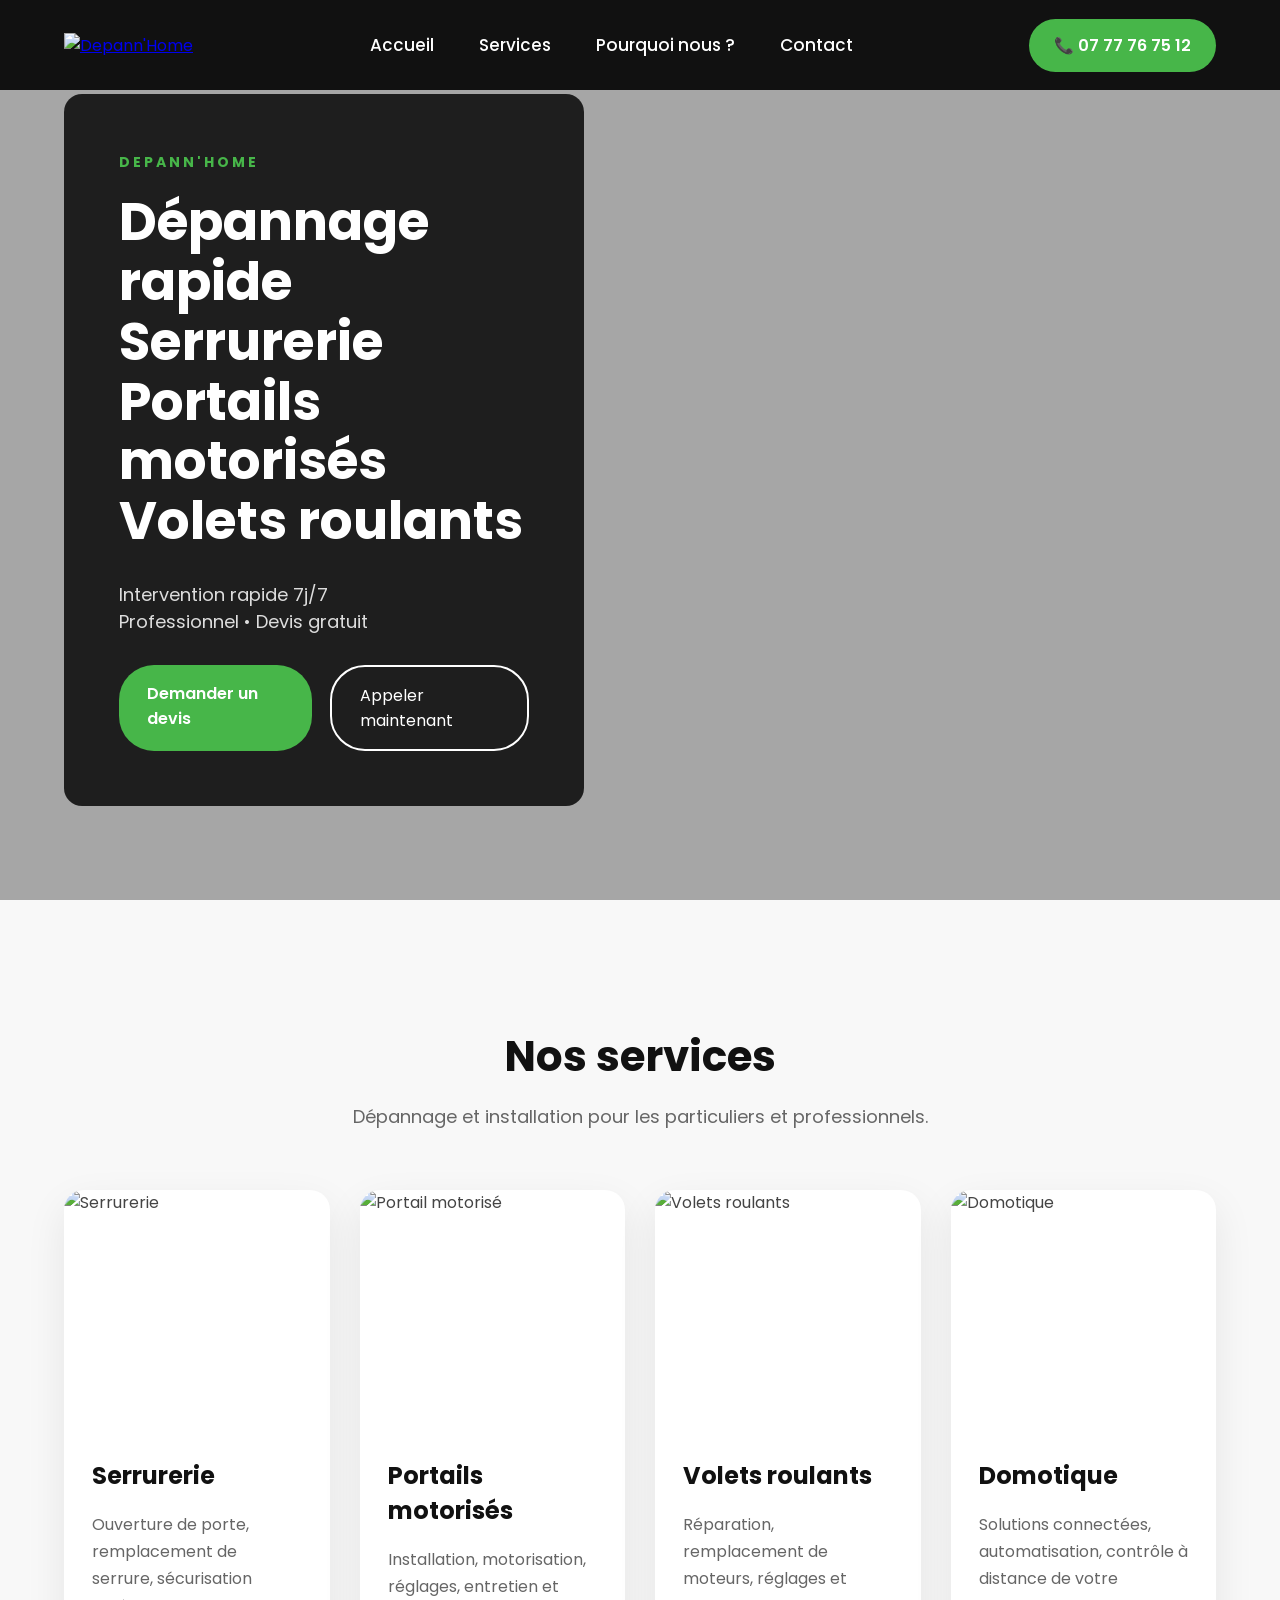
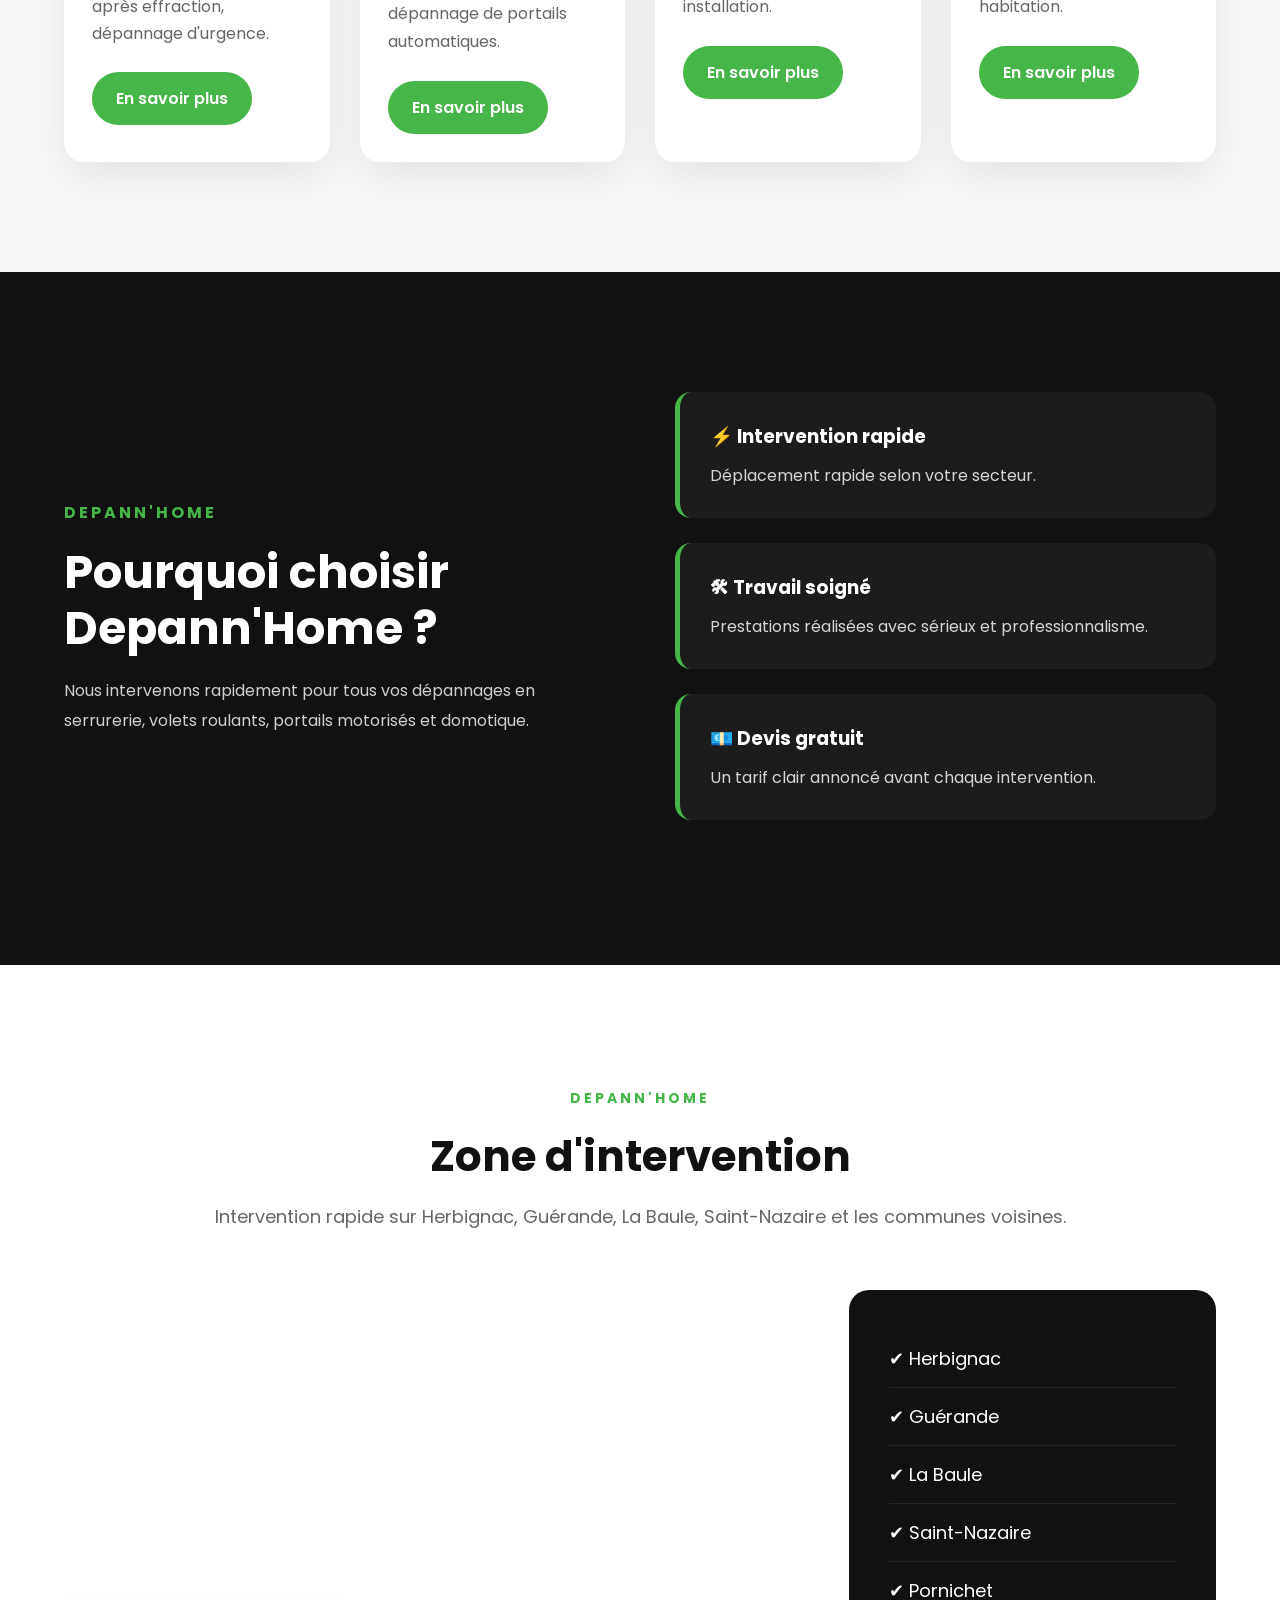
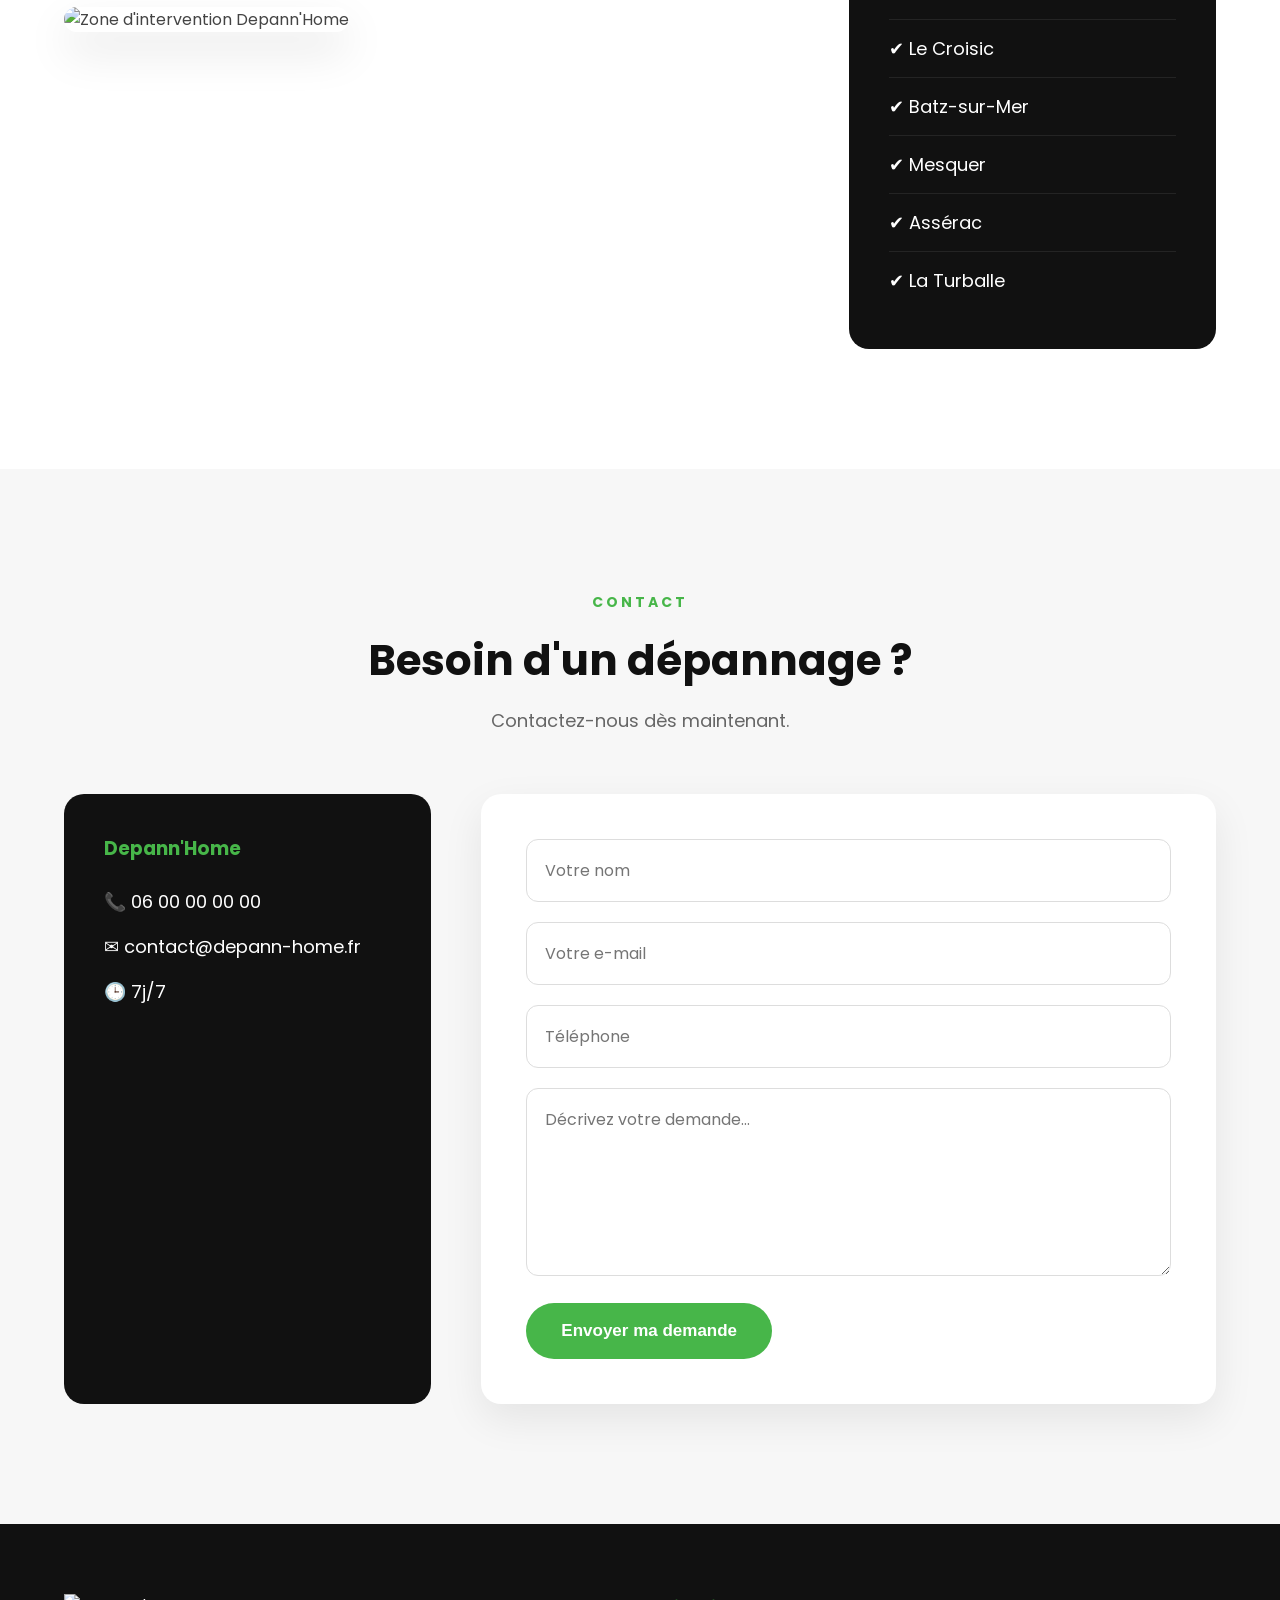
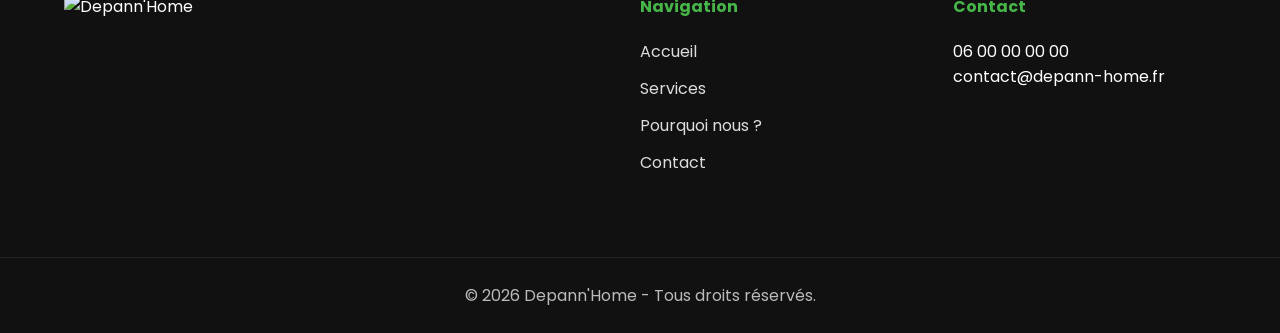
==== index.html @ 20fb9508 "Update phone number in index.html" ====
<!DOCTYPE html>
<html lang="fr">

<head>
    <meta charset="UTF-8">
    <meta name="viewport" content="width=device-width, initial-scale=1.0">

    <title>Depann'Home | Serrurerie - Portails - Volets roulants</title>

    <meta name="description"
        content="Depann'Home intervient rapidement pour vos dépannages en serrurerie, portails motorisés, volets roulants et domotique.">

    <link rel="stylesheet" href="style.css">

    <link href="https://fonts.googleapis.com/css2?family=Poppins:wght@300;400;500;600;700;800&display=swap"
        rel="stylesheet">
</head>

<body>

<header>

    <div class="container">

        <a href="#" class="logo">
            <img src="images/logo.png" alt="Depann'Home">
        </a>

        <nav>

            <ul>

                <li><a href="#">Accueil</a></li>

                <li><a href="#services">Services</a></li>

                <li><a href="#about">Pourquoi nous ?</a></li>

                <li><a href="#contact">Contact</a></li>

            </ul>

        </nav>

        <a href="tel:+33777767512" class="btn-phone">

            📞 07 77 76 75 12

        </a>

    </div>

</header>

<section class="hero">

    <div class="hero-overlay">

        <div class="container">

            <div class="hero-card">

                <span class="hero-tag">

                    DEPANN'HOME

                </span>

                <h1>

                    Dépannage rapide<br>

                    Serrurerie<br>

                    Portails motorisés<br>

                    Volets roulants

                </h1>

                <p>

                    Intervention rapide 7j/7<br>

                    Professionnel • Devis gratuit

                </p>

                <div class="hero-buttons">

                    <a href="#contact" class="btn-green">

                        Demander un devis

                    </a>

                    <a href="tel:+33600000000" class="btn-outline">

                        Appeler maintenant

                    </a>

                </div>

            </div>

        </div>

    </div>

</section>

<!-- ========================= -->

<section id="services">

    <div class="container">

        <div class="section-title">

            <h2>Nos services</h2>

            <p>

                Dépannage et installation pour les particuliers et professionnels.

            </p>

        </div>

        <div class="services-grid">        <!-- Carte 1 -->

        <article class="service-card">

            <img src="images/serrurerie.jpg" alt="Serrurerie">

            <div class="service-content">

                <h3>Serrurerie</h3>

                <p>
                    Ouverture de porte, remplacement de serrure,
                    sécurisation après effraction,
                    dépannage d'urgence.
                </p>

                <a href="#contact" class="service-btn">

                    En savoir plus

                </a>

            </div>

        </article>


        <!-- Carte 2 -->

        <article class="service-card">

            <img src="images/portail.jpg" alt="Portail motorisé">

            <div class="service-content">

                <h3>Portails motorisés</h3>

                <p>
                    Installation, motorisation,
                    réglages, entretien et dépannage
                    de portails automatiques.
                </p>

                <a href="#contact" class="service-btn">

                    En savoir plus

                </a>

            </div>

        </article>


        <!-- Carte 3 -->

        <article class="service-card">

            <img src="images/volet.jpg" alt="Volets roulants">

            <div class="service-content">

                <h3>Volets roulants</h3>

                <p>
                    Réparation,
                    remplacement de moteurs,
                    réglages et installation.
                </p>

                <a href="#contact" class="service-btn">

                    En savoir plus

                </a>

            </div>

        </article>


        <!-- Carte 4 -->

        <article class="service-card">

            <img src="images/domotique.jpg" alt="Domotique">

            <div class="service-content">

                <h3>Domotique</h3>

                <p>
                    Solutions connectées,
                    automatisation,
                    contrôle à distance de votre habitation.
                </p>

                <a href="#contact" class="service-btn">

                    En savoir plus

                </a>

            </div>

        </article>

    </div>

</section><section id="about" class="about">

    <div class="container">

        <div class="about-left">

            <span>DEPANN'HOME</span>

            <h2>

                Pourquoi choisir<br>
                Depann'Home ?

            </h2>

            <p>

                Nous intervenons rapidement pour tous vos dépannages
                en serrurerie, volets roulants, portails motorisés
                et domotique.

            </p>

        </div>

        <div class="about-right">

            <div class="about-item">

                <h3>⚡ Intervention rapide</h3>

                <p>
                    Déplacement rapide selon votre secteur.
                </p>

            </div>

            <div class="about-item">

                <h3>🛠 Travail soigné</h3>

                <p>
                    Prestations réalisées avec sérieux
                    et professionnalisme.
                </p>

            </div>

            <div class="about-item">

                <h3>💶 Devis gratuit</h3>

                <p>
                    Un tarif clair annoncé avant chaque intervention.
                </p>

            </div>

        </div>

    </div>

</section><!-- ========================================= -->
<!-- ZONE D'INTERVENTION -->
<!-- ========================================= -->

<section class="zone" id="zone">

    <div class="container">

        <div class="section-title">

            <span>DEPANN'HOME</span>

            <h2>Zone d'intervention</h2>

            <p>
                Intervention rapide sur Herbignac, Guérande,
                La Baule, Saint-Nazaire et les communes voisines.
            </p>

        </div>

        <div class="zone-content">

            <div class="zone-map">

                <img src="images/carte-zone.png"
                     alt="Zone d'intervention Depann'Home">

            </div>

            <div class="zone-list">

                <ul>

                    <li>✔ Herbignac</li>

                    <li>✔ Guérande</li>

                    <li>✔ La Baule</li>

                    <li>✔ Saint-Nazaire</li>

                    <li>✔ Pornichet</li>

                    <li>✔ Le Croisic</li>

                    <li>✔ Batz-sur-Mer</li>

                    <li>✔ Mesquer</li>

                    <li>✔ Assérac</li>

                    <li>✔ La Turballe</li>

                </ul>

            </div>

        </div>

    </div>

</section>

<!-- ========================================= -->
<!-- CONTACT -->
<!-- ========================================= -->

<section id="contact" class="contact">

    <div class="container">

        <div class="section-title">

            <span>CONTACT</span>

            <h2>Besoin d'un dépannage ?</h2>

            <p>
                Contactez-nous dès maintenant.
            </p>

        </div>

        <div class="contact-wrapper">

            <div class="contact-info">

                <h3>Depann'Home</h3>

                <p>

                    📞 06 00 00 00 00

                </p>

                <p>

                    ✉ contact@depann-home.fr

                </p>

                <p>

                    🕒 7j/7

                </p>

            </div>

            <form>

                <input
                    type="text"
                    placeholder="Votre nom"
                    required>

                <input
                    type="email"
                    placeholder="Votre e-mail"
                    required>

                <input
                    type="tel"
                    placeholder="Téléphone">

                <textarea
                    rows="6"
                    placeholder="Décrivez votre demande..."
                    required></textarea>

                <button type="submit">

                    Envoyer ma demande

                </button>

            </form>

        </div>

    </div>

</section>

<!-- ========================================= -->
<!-- FOOTER -->
<!-- ========================================= -->

<footer>

    <div class="container footer-content">

        <div>

            <img
                src="images/logo.png"
                alt="Depann'Home"
                class="footer-logo">

        </div>

        <div>

            <h4>Navigation</h4>

            <ul>

                <li><a href="#">Accueil</a></li>

                <li><a href="#services">Services</a></li>

                <li><a href="#about">Pourquoi nous ?</a></li>

                <li><a href="#contact">Contact</a></li>

            </ul>

        </div>

        <div>

            <h4>Contact</h4>

            <p>06 00 00 00 00</p>

            <p>contact@depann-home.fr</p>

        </div>

    </div>

    <div class="copyright">

        © 2026 Depann'Home - Tous droits réservés.

    </div>

</footer>

<script src="script.js"></script>

</body>
</html>
---- style.css ----
/* ==========================================================
   DEPANN'HOME
   Style officiel V2
   Ne plus modifier le design
==========================================================*/

:root{

    --green:#47b649;
    --green-dark:#2f8f31;

    --black:#111111;

    --white:#ffffff;

    --gray:#f5f5f5;

    --text:#444;

}

*{

    margin:0;
    padding:0;
    box-sizing:border-box;

}

html{

    scroll-behavior:smooth;

}

body{

    font-family:'Poppins',sans-serif;

    background:white;

    color:var(--text);

    overflow-x:hidden;

}

.container{

    width:90%;

    max-width:1280px;

    margin:auto;

}

/*================================================
HEADER
================================================*/

header{

    position:fixed;

    width:100%;

    top:0;

    left:0;

    z-index:9999;

    background:#111;

    height:90px;

}

header .container{

    display:flex;

    justify-content:space-between;

    align-items:center;

    height:90px;

}

.logo img{

    height:60px;

}

nav ul{

    display:flex;

    list-style:none;

    gap:45px;

}

nav a{

    color:white;

    text-decoration:none;

    font-size:17px;

    font-weight:500;

    transition:.3s;

}

nav a:hover{

    color:var(--green);

}

.btn-phone{

    background:var(--green);

    color:white;

    padding:14px 25px;

    border-radius:40px;

    text-decoration:none;

    font-weight:600;

    transition:.3s;

}

.btn-phone:hover{

    background:var(--green-dark);

}

/*================================================
HERO
================================================*/

.hero{

    height:100vh;

    background:url(images/hero.jpg);

    background-size:cover;

    background-position:center;

    position:relative;

    display:flex;

    align-items:center;

}

.hero-overlay{

    position:absolute;

    inset:0;

    background:rgba(0,0,0,.35);

    display:flex;

    align-items:center;

}

.hero-card{

    width:520px;

    background:rgba(0,0,0,.82);

    padding:55px;

    border-radius:18px;

    color:white;

    backdrop-filter:blur(4px);

}

.hero-tag{

    color:var(--green);

    font-size:14px;

    font-weight:700;

    letter-spacing:3px;

}

.hero-card h1{

    margin-top:18px;

    font-size:52px;

    line-height:1.15;

    font-weight:700;

}

.hero-card p{

    margin:30px 0;

    color:#ddd;

    font-size:18px;

}

.hero-buttons{

    display:flex;

    gap:18px;

    margin-top:25px;

}

.btn-green{

    background:var(--green);

    color:white;

    padding:16px 28px;

    border-radius:35px;

    text-decoration:none;

    font-weight:600;

    transition:.3s;

}

.btn-green:hover{

    transform:translateY(-4px);

}

.btn-outline{

    border:2px solid white;

    color:white;

    padding:16px 28px;

    border-radius:35px;

    text-decoration:none;

    transition:.3s;

}

.btn-outline:hover{

    background:white;

    color:#111;

}/*================================================
TITRES DES SECTIONS
================================================*/

.section-title{

    text-align:center;

    margin-bottom:60px;

}

.section-title span{

    color:var(--green);

    font-weight:700;

    letter-spacing:3px;

    font-size:14px;

}

.section-title h2{

    font-size:42px;

    color:#111;

    margin-top:15px;

}

.section-title p{

    margin-top:15px;

    color:#666;

    font-size:18px;

}

/*================================================
SERVICES
================================================*/

#services{

    padding:110px 0;

    background:#f8f8f8;

}

.services-grid{

    display:grid;

    grid-template-columns:repeat(4,1fr);

    gap:30px;

}

.service-card{

    background:white;

    border-radius:20px;

    overflow:hidden;

    box-shadow:0 15px 40px rgba(0,0,0,.08);

    transition:.35s;

}

.service-card:hover{

    transform:translateY(-12px);

    box-shadow:0 25px 60px rgba(0,0,0,.15);

}

.service-card img{

    width:100%;

    height:240px;

    object-fit:cover;

    display:block;

}

.service-content{

    padding:28px;

}

.service-content h3{

    color:#111;

    font-size:24px;

    margin-bottom:18px;

}

.service-content p{

    color:#666;

    line-height:1.7;

    min-height:110px;

}

.service-btn{

    display:inline-block;

    margin-top:25px;

    background:var(--green);

    color:white;

    padding:14px 24px;

    border-radius:30px;

    text-decoration:none;

    font-weight:600;

    transition:.3s;

}

.service-btn:hover{

    background:var(--green-dark);

}

/*================================================
POURQUOI CHOISIR
================================================*/

.about{

    background:#111;

    color:white;

    padding:120px 0;

}

.about .container{

    display:grid;

    grid-template-columns:1fr 1fr;

    gap:70px;

    align-items:center;

}

.about-left span{

    color:var(--green);

    letter-spacing:3px;

    font-weight:700;

}

.about-left h2{

    font-size:46px;

    margin:20px 0;

    line-height:1.2;

}

.about-left p{

    color:#cfcfcf;

    line-height:1.9;

}

.about-item{

    background:#1c1c1c;

    padding:30px;

    border-radius:16px;

    margin-bottom:25px;

    border-left:5px solid var(--green);

}

.about-item h3{

    margin-bottom:12px;

    color:white;

}

.about-item p{

    color:#d5d5d5;

}/*================================================
ZONE D'INTERVENTION
================================================*/

.zone{

    padding:120px 0;

    background:white;

}

.zone-content{

    display:grid;

    grid-template-columns:2fr 1fr;

    gap:50px;

    align-items:center;

}

.zone-map img{

    width:100%;

    border-radius:20px;

    box-shadow:0 20px 45px rgba(0,0,0,.10);

}

.zone-list{

    background:#111;

    color:white;

    border-radius:20px;

    padding:40px;

}

.zone-list ul{

    list-style:none;

}

.zone-list li{

    padding:15px 0;

    border-bottom:1px solid rgba(255,255,255,.08);

    font-size:18px;

}

.zone-list li:last-child{

    border-bottom:none;

}

/*================================================
CONTACT
================================================*/

.contact{

    background:#f7f7f7;

    padding:120px 0;

}

.contact-wrapper{

    display:grid;

    grid-template-columns:1fr 2fr;

    gap:50px;

}

.contact-info{

    background:#111;

    color:white;

    border-radius:20px;

    padding:40px;

}

.contact-info h3{

    margin-bottom:25px;

    color:var(--green);

}

.contact-info p{

    margin-bottom:18px;

    font-size:18px;

}

form{

    background:white;

    padding:45px;

    border-radius:20px;

    box-shadow:0 15px 40px rgba(0,0,0,.08);

}

form input,
form textarea{

    width:100%;

    padding:18px;

    margin-bottom:20px;

    border:1px solid #ddd;

    border-radius:12px;

    font-size:16px;

    font-family:'Poppins',sans-serif;

}

form input:focus,
form textarea:focus{

    outline:none;

    border-color:var(--green);

}

form button{

    background:var(--green);

    color:white;

    border:none;

    padding:18px 35px;

    border-radius:35px;

    cursor:pointer;

    font-size:17px;

    font-weight:600;

    transition:.3s;

}

form button:hover{

    background:var(--green-dark);

}

/*================================================
FOOTER
================================================*/

footer{

    background:#111;

    color:white;

}

.footer-content{

    display:grid;

    grid-template-columns:2fr 1fr 1fr;

    gap:50px;

    padding:70px 0;

}

.footer-logo{

    height:65px;

}

footer h4{

    margin-bottom:20px;

    color:var(--green);

}

footer ul{

    list-style:none;

}

footer ul li{

    margin-bottom:12px;

}

footer ul a{

    color:#ddd;

    text-decoration:none;

}

footer ul a:hover{

    color:var(--green);

}

.copyright{

    text-align:center;

    padding:25px;

    border-top:1px solid rgba(255,255,255,.08);

    color:#bbb;

}

/*================================================
RESPONSIVE
================================================*/

@media(max-width:1100px){

    .services-grid{

        grid-template-columns:repeat(2,1fr);

    }

    .about .container,
    .zone-content,
    .contact-wrapper,
    .footer-content{

        grid-template-columns:1fr;

    }

}

@media(max-width:768px){

    nav{

        display:none;

    }

    .hero-card{

        width:100%;

        padding:35px;

    }

    .hero-card h1{

        font-size:36px;

    }

    .hero-buttons{

        flex-direction:column;

    }

    .services-grid{

        grid-template-columns:1fr;

    }

    .section-title h2{

        font-size:32px;

    }

}
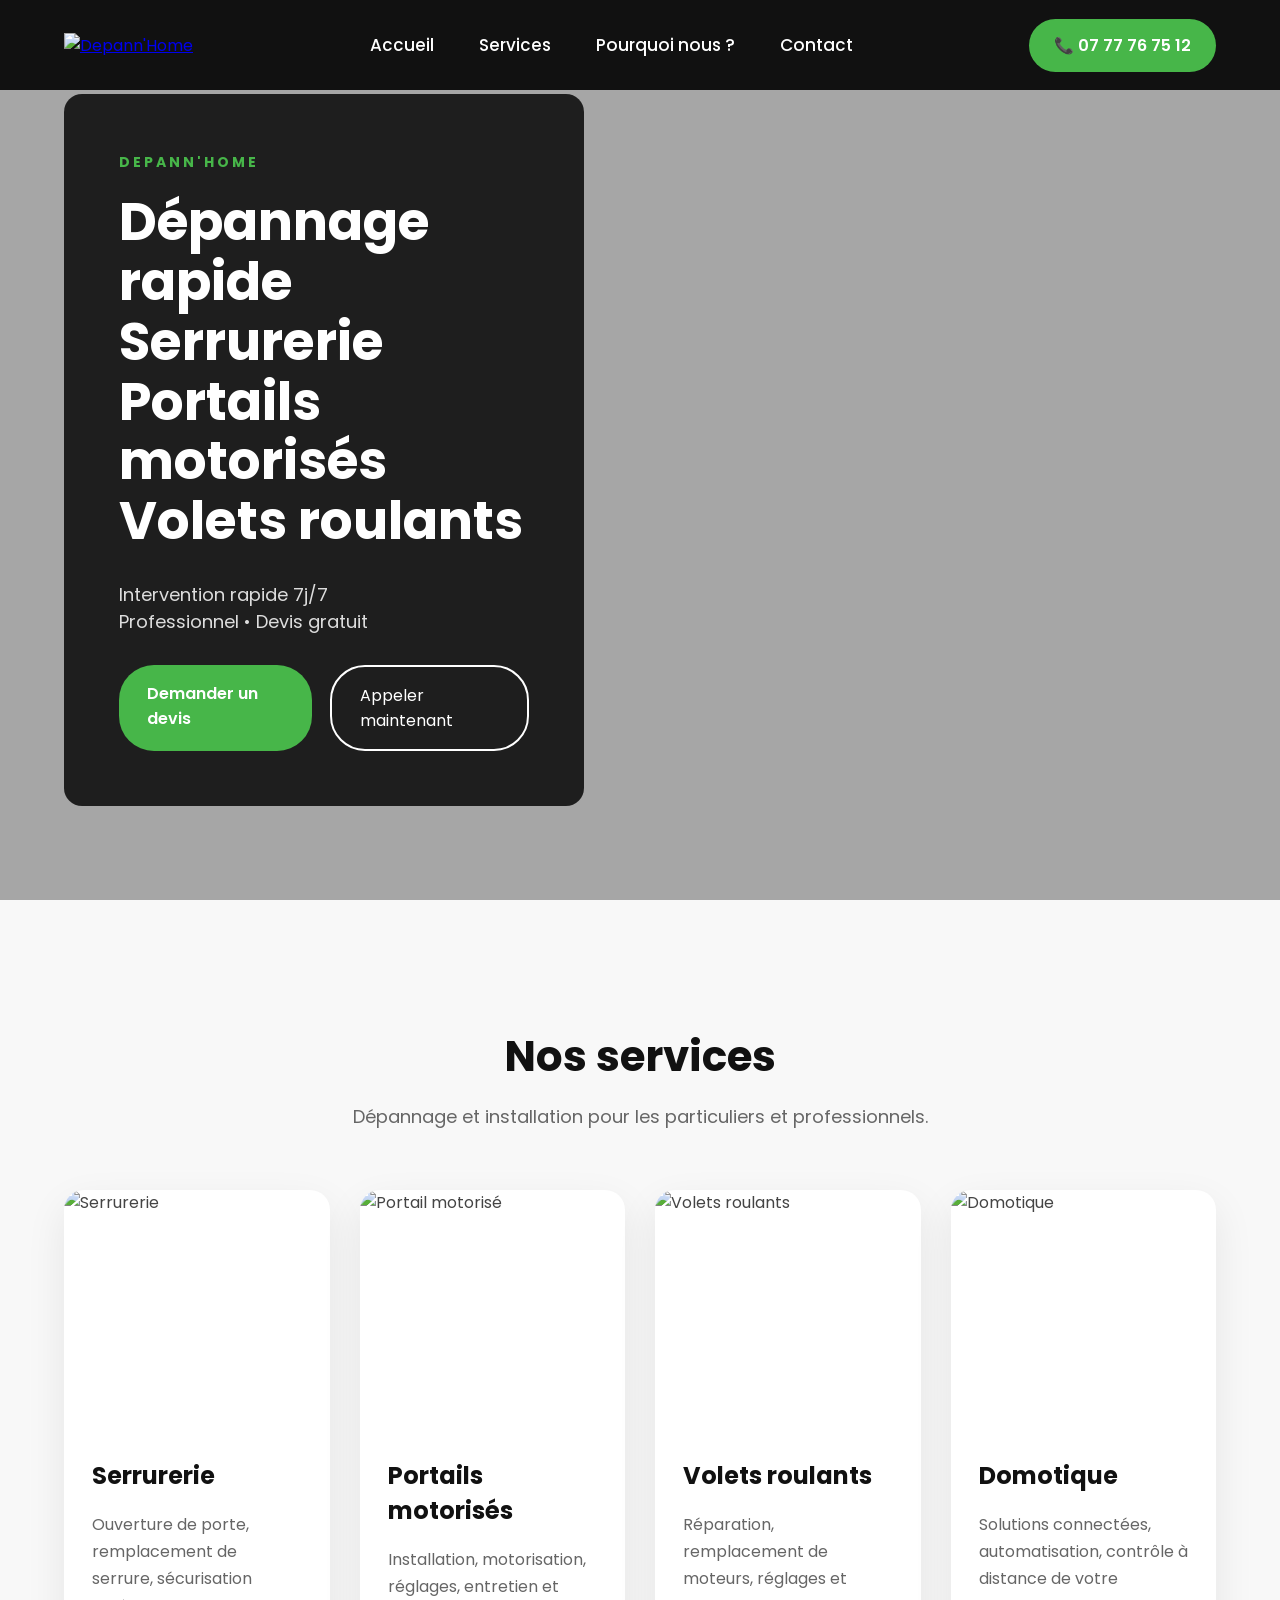
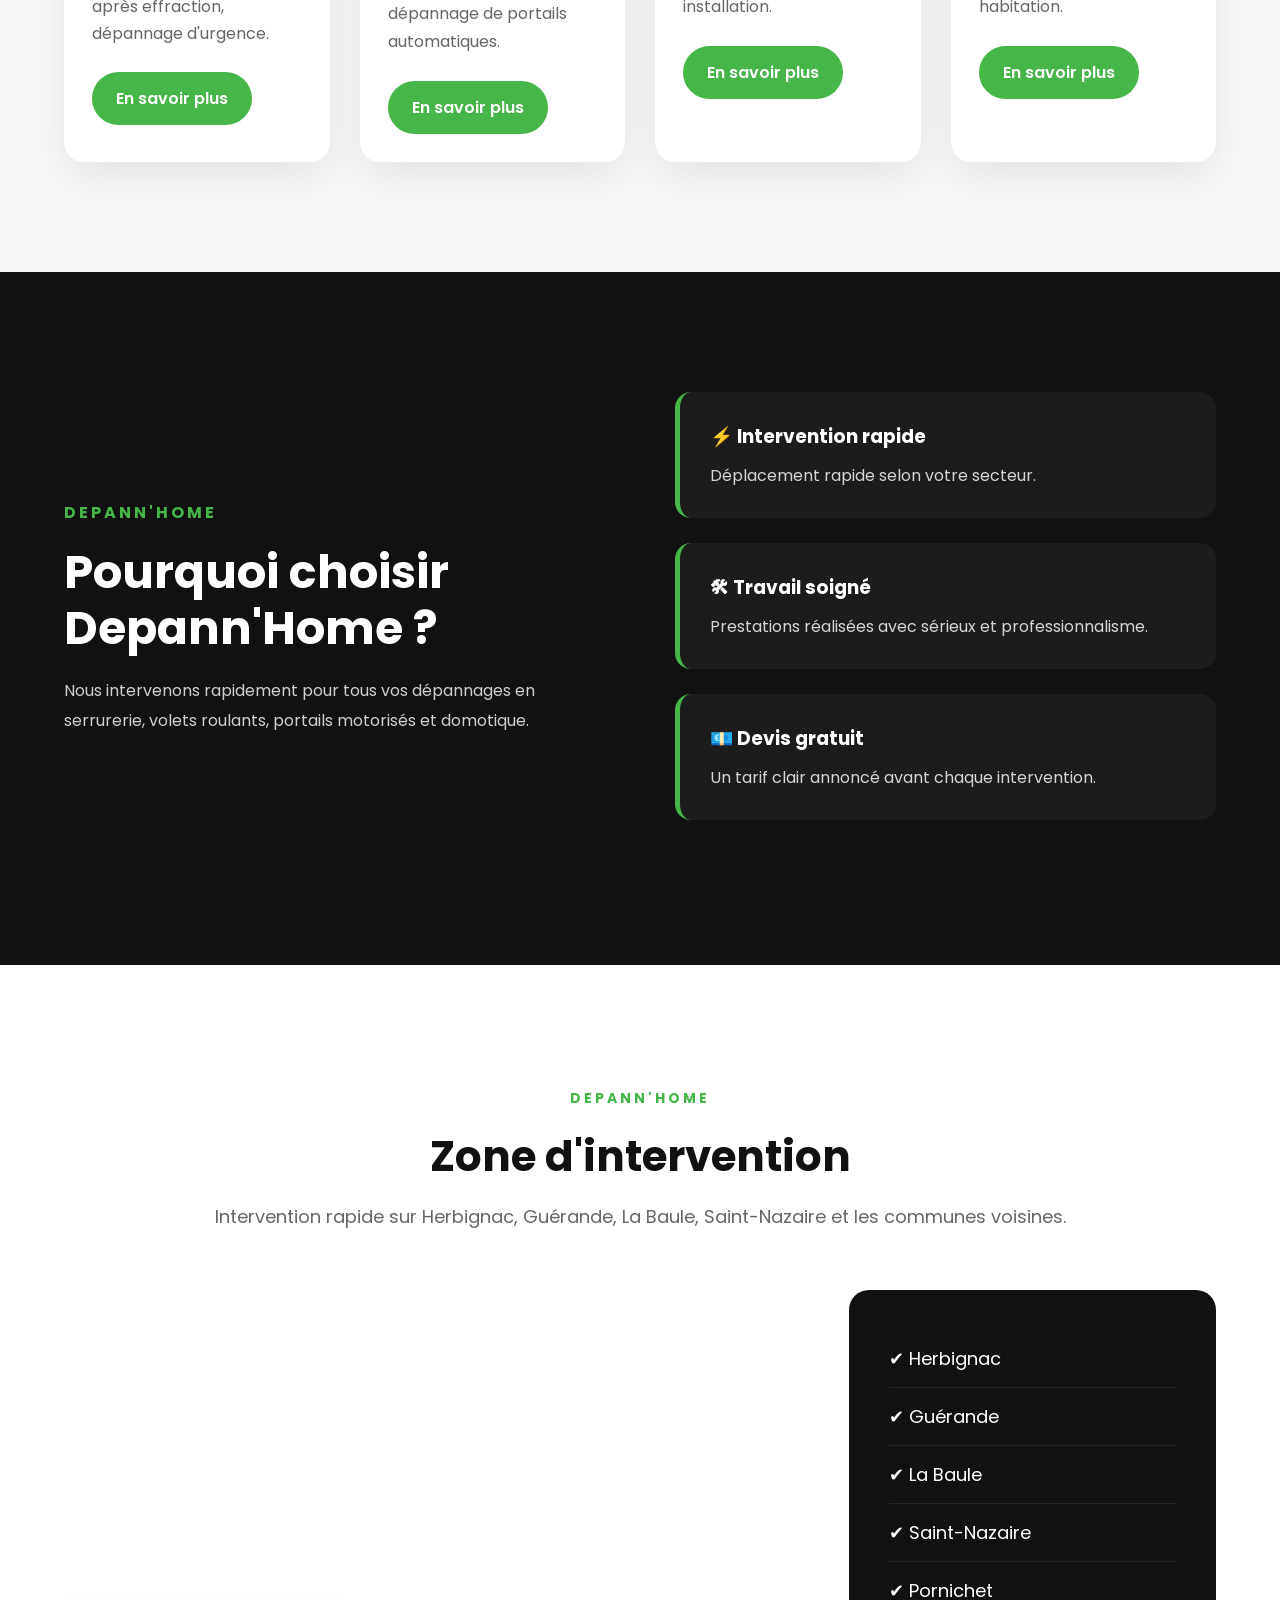
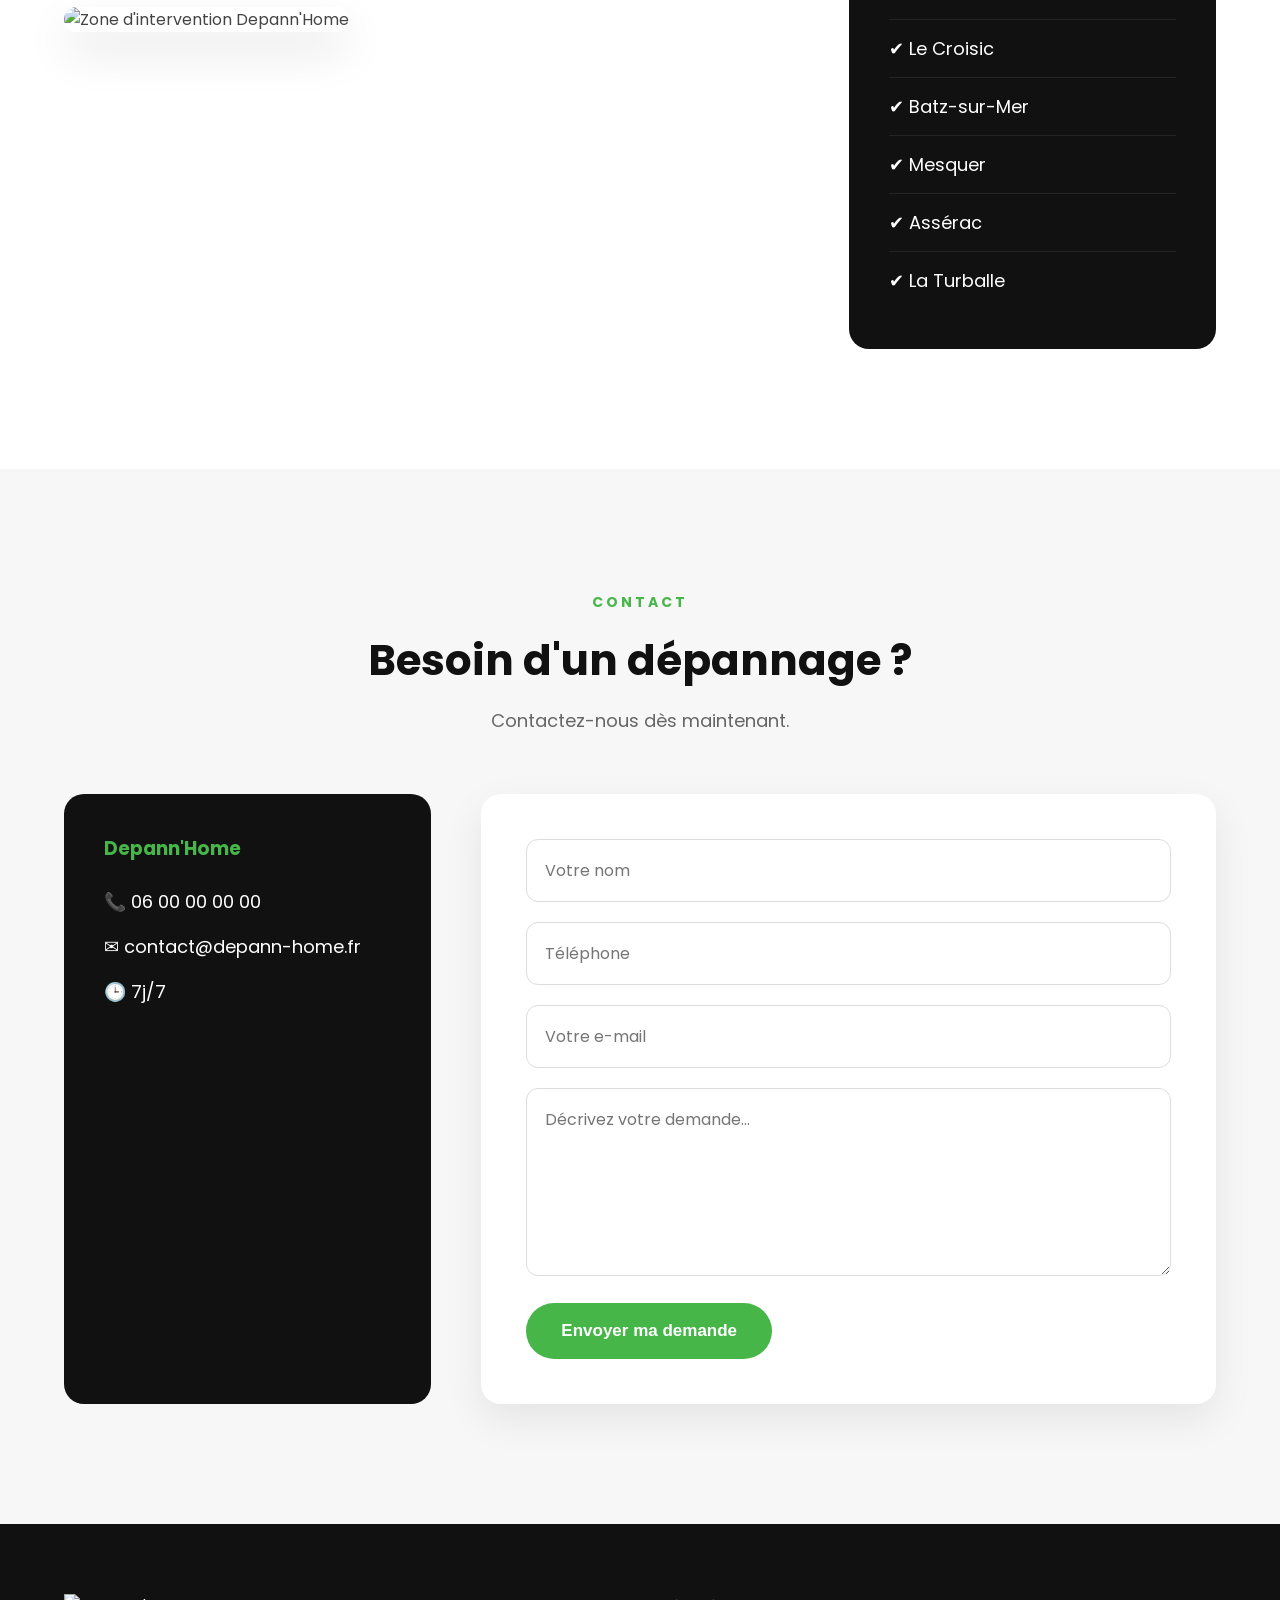
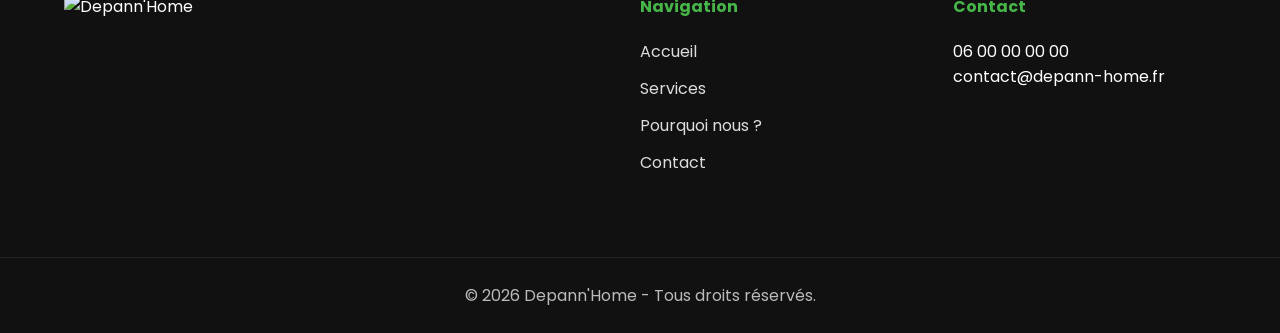
==== commit ed2bdb57: "Add index.html for Depann'Home website This commit adds a new HTML file for the Depann'Home website," ====
--- a/index.html
+++ b/index.html
@@ -409,31 +409,18 @@
 
             </div>
 
-            <form>
-
-                <input
-                    type="text"
-                    placeholder="Votre nom"
-                    required>
-
-                <input
-                    type="email"
-                    placeholder="Votre e-mail"
-                    required>
-
-                <input
-                    type="tel"
-                    placeholder="Téléphone">
-
-                <textarea
-                    rows="6"
-                    placeholder="Décrivez votre demande..."
-                    required></textarea>
+            <form id="contactForm">
+
+                <input type="text" id="nom" placeholder="Votre nom" required>
+
+                <input type="tel" id="telephone" placeholder="Téléphone" required>
+
+                <input type="email" id="email" placeholder="Votre e-mail">
+
+                <textarea id="message" rows="6" placeholder="Décrivez votre demande..." required></textarea>
 
                 <button type="submit">
-
                     Envoyer ma demande
-
                 </button>
 
             </form>
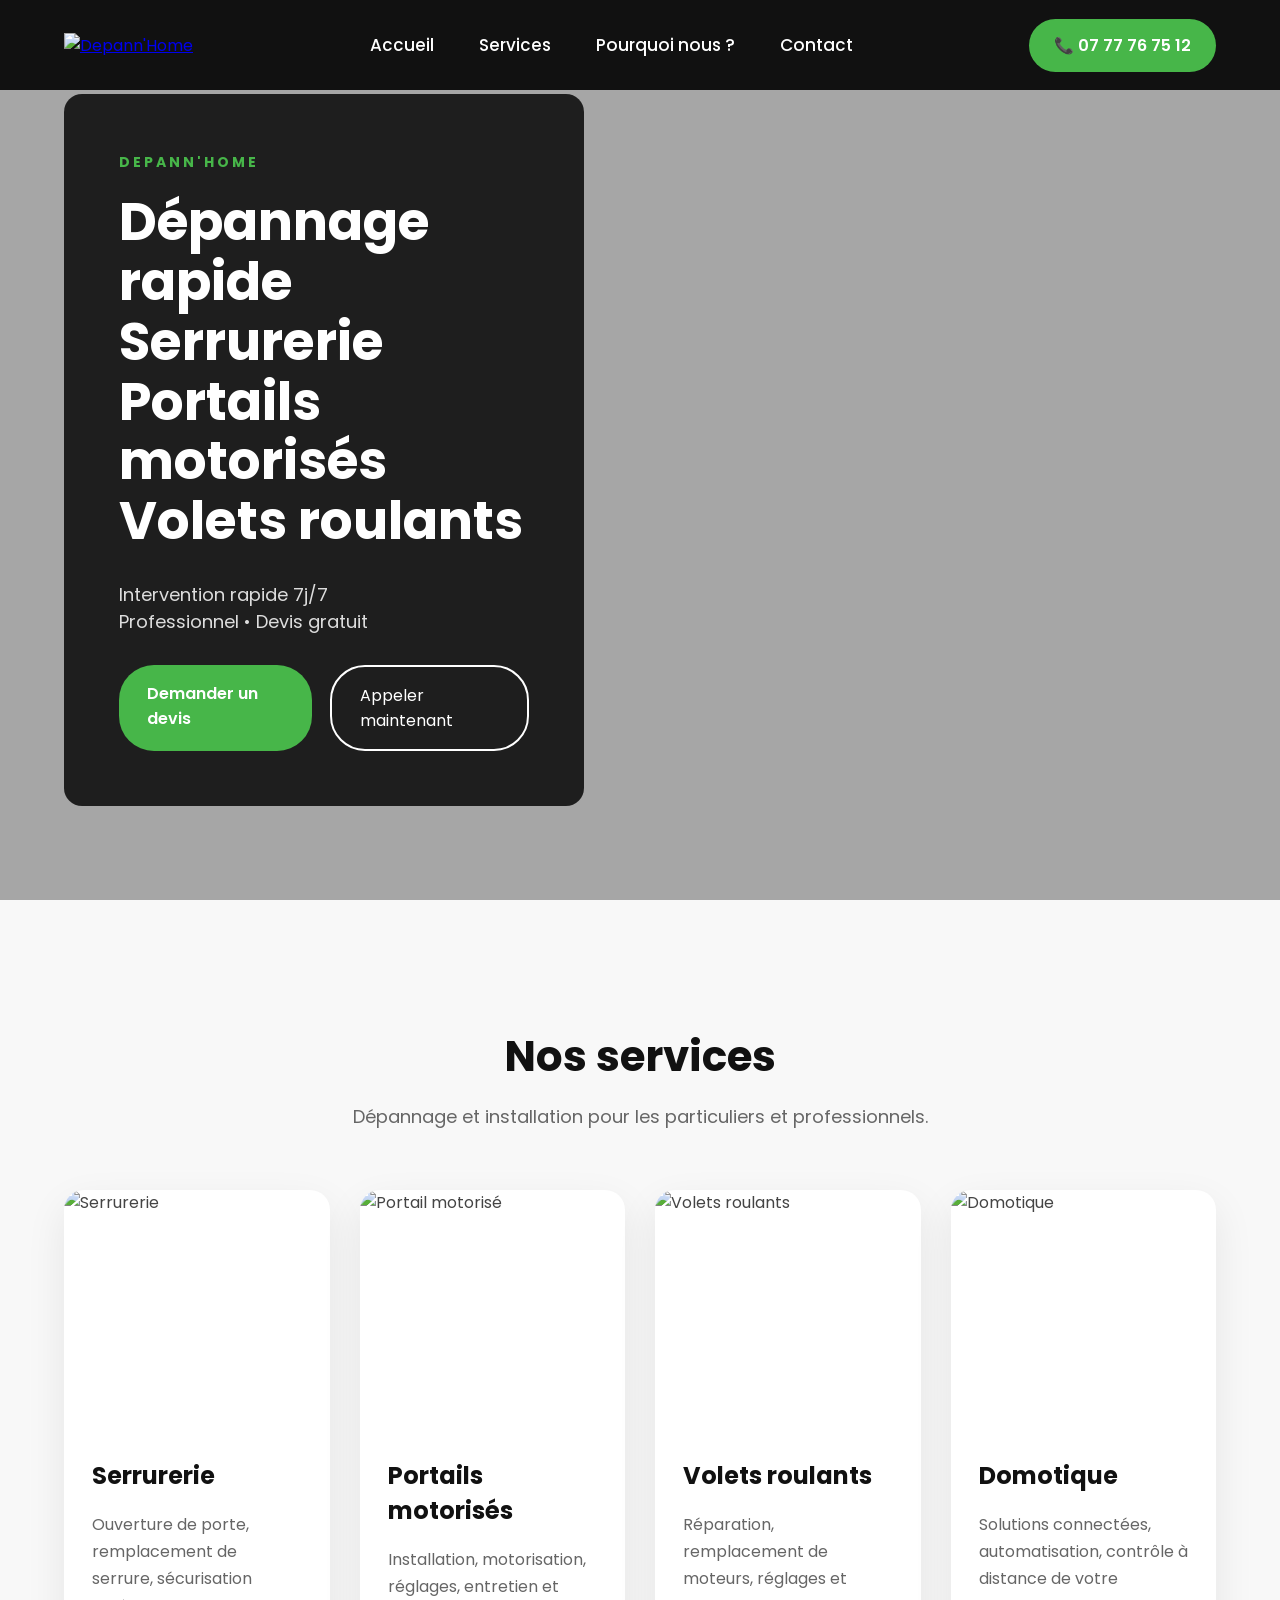
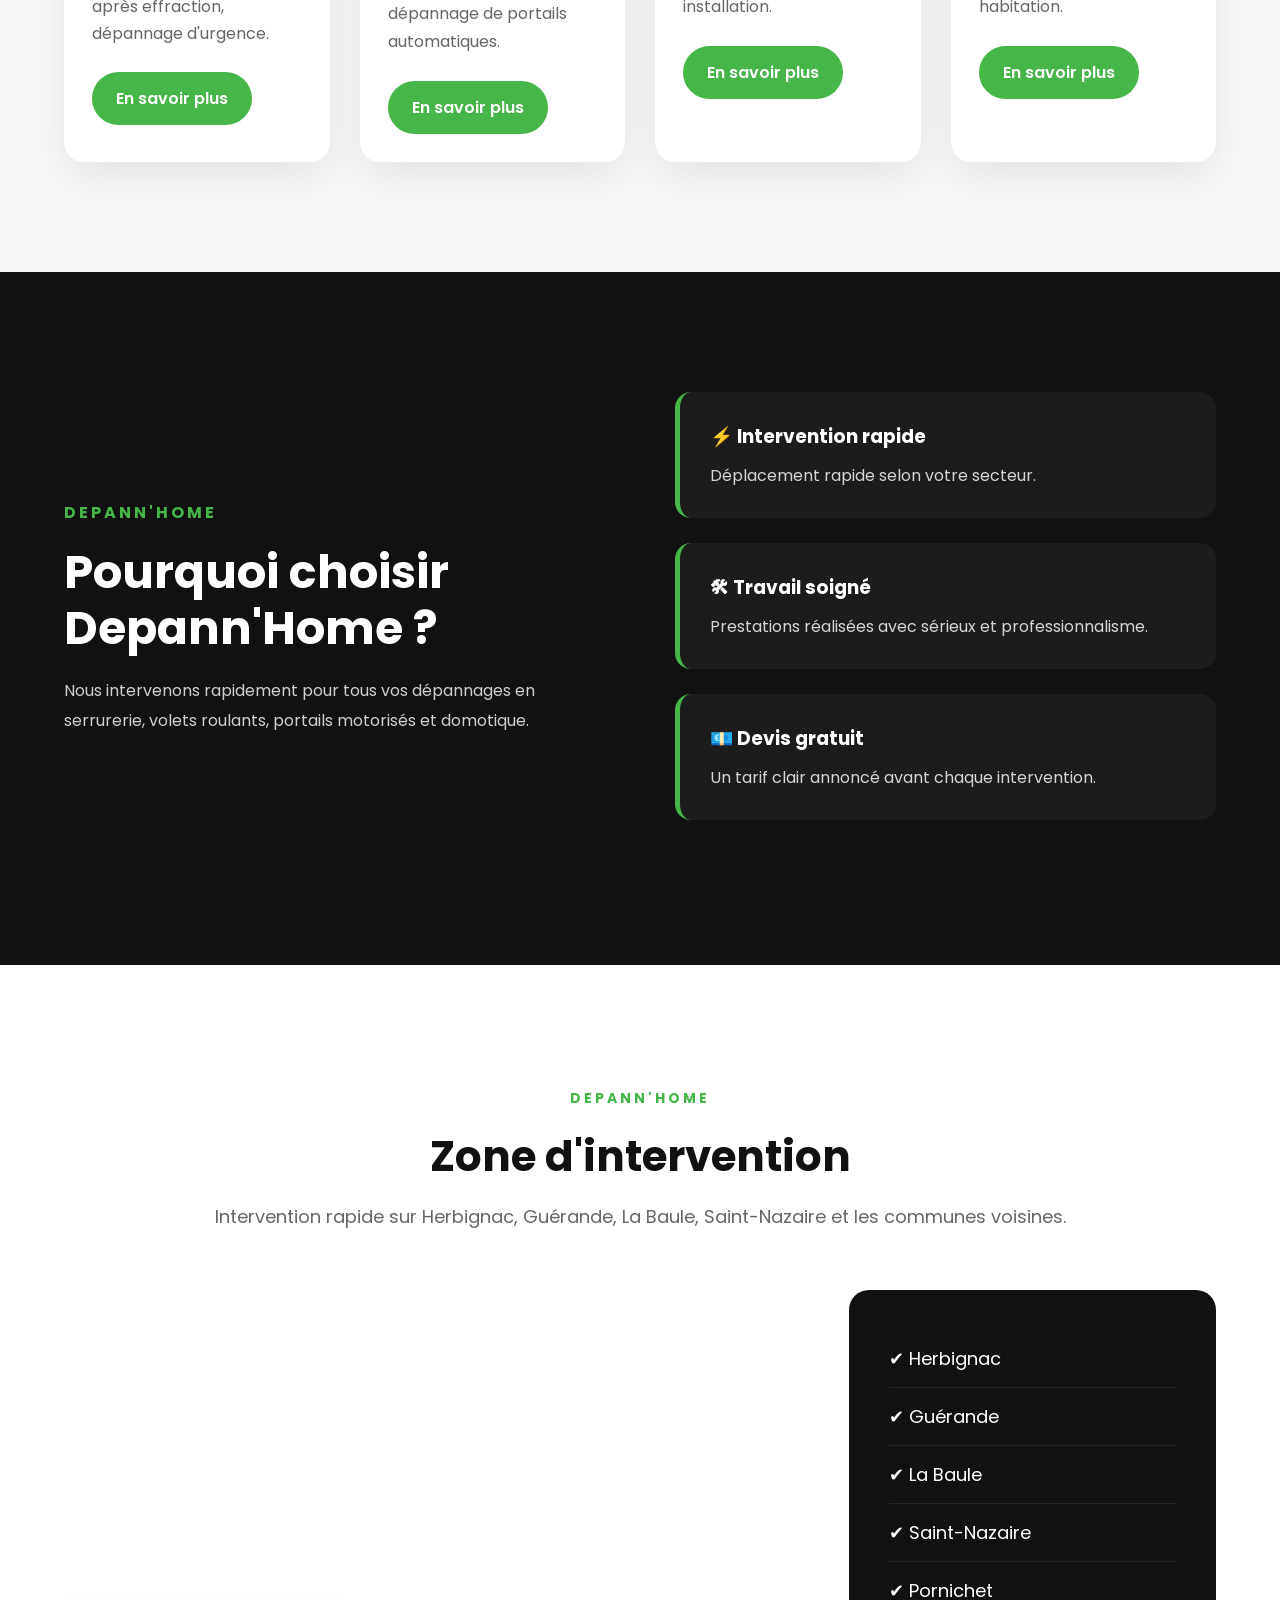
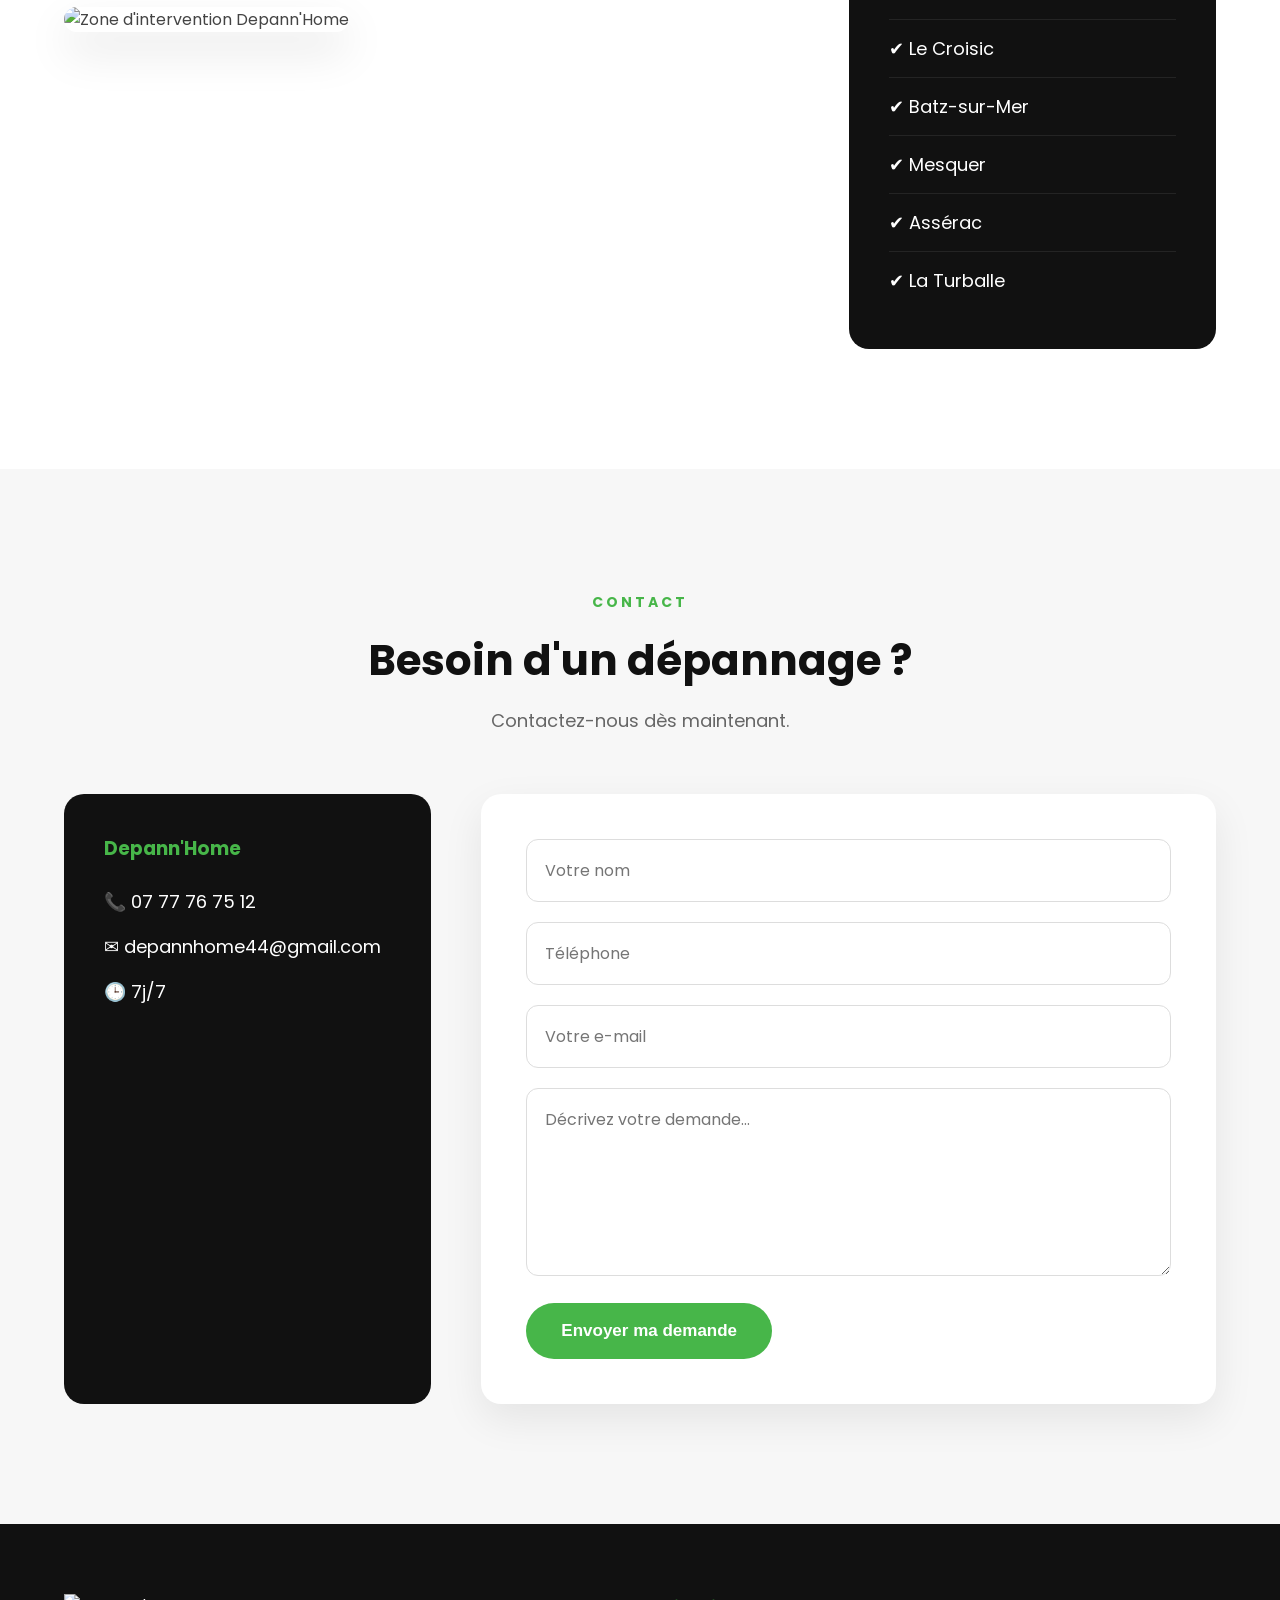
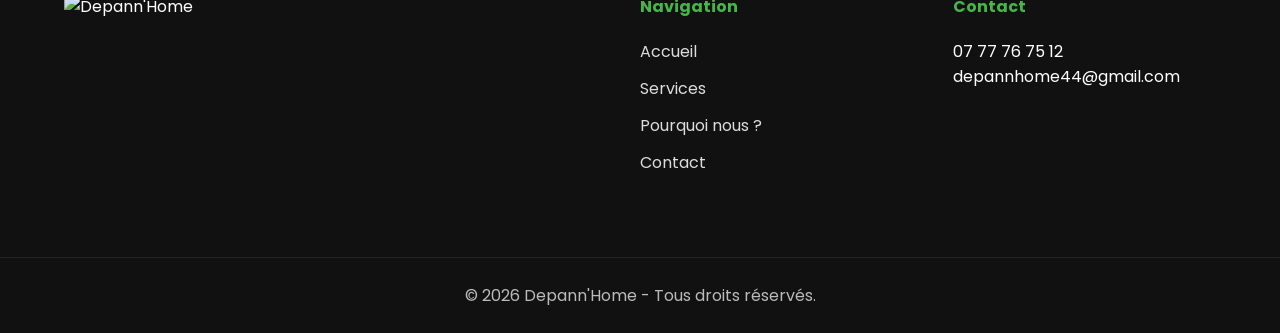
==== commit 1b1deac5: "Update contact information in index.html" ====
--- a/index.html
+++ b/index.html
@@ -94,7 +94,7 @@
 
                     </a>
 
-                    <a href="tel:+33600000000" class="btn-outline">
+                    <a href="tel:+33777767512" class="btn-outline">
 
                         Appeler maintenant
 
@@ -391,13 +391,13 @@
 
                 <p>
 
-                    📞 06 00 00 00 00
-
-                </p>
-
-                <p>
-
-                    ✉ contact@depann-home.fr
+                    📞 07 77 76 75 12
+
+                </p>
+
+                <p>
+
+                    ✉ depannhome44@gmail.com
 
                 </p>
 
@@ -470,9 +470,9 @@
 
             <h4>Contact</h4>
 
-            <p>06 00 00 00 00</p>
-
-            <p>contact@depann-home.fr</p>
+            <p>07 77 76 75 12</p>
+
+            <p>depannhome44@gmail.com</p>
 
         </div>
 
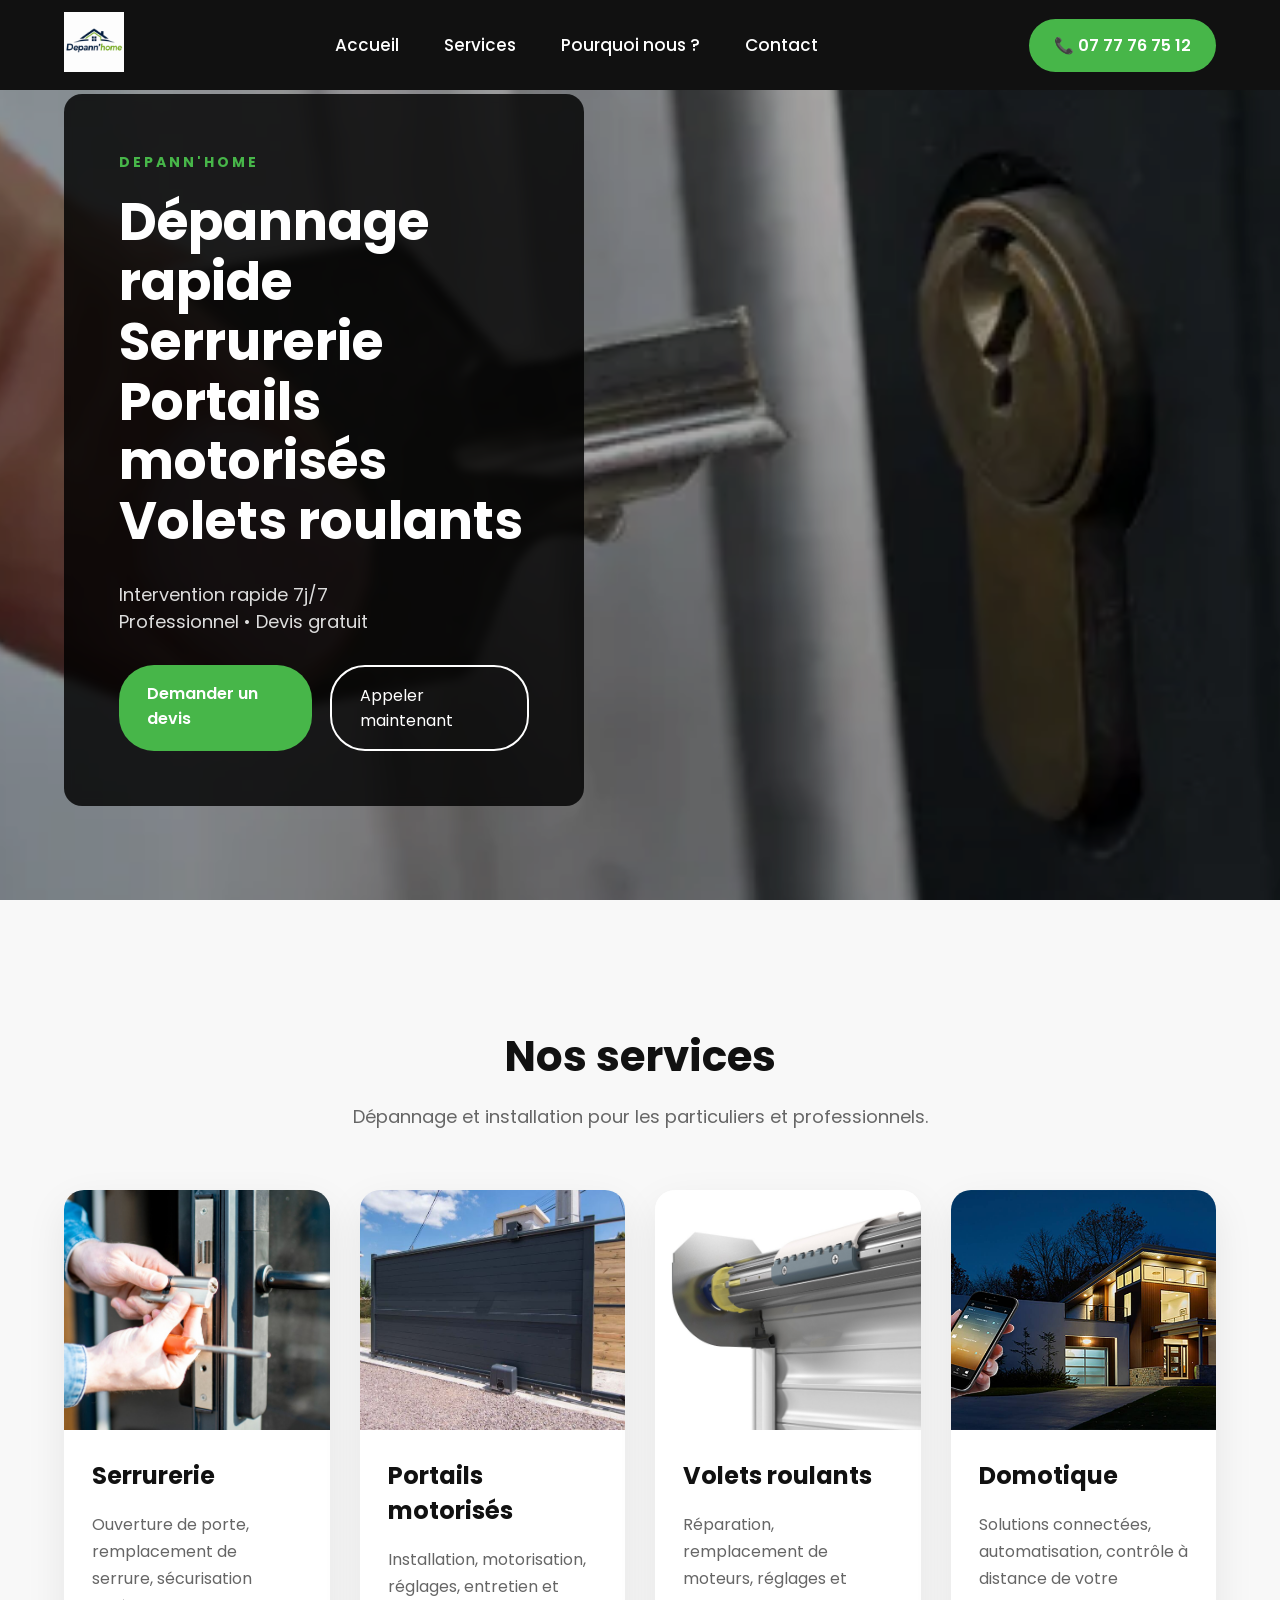
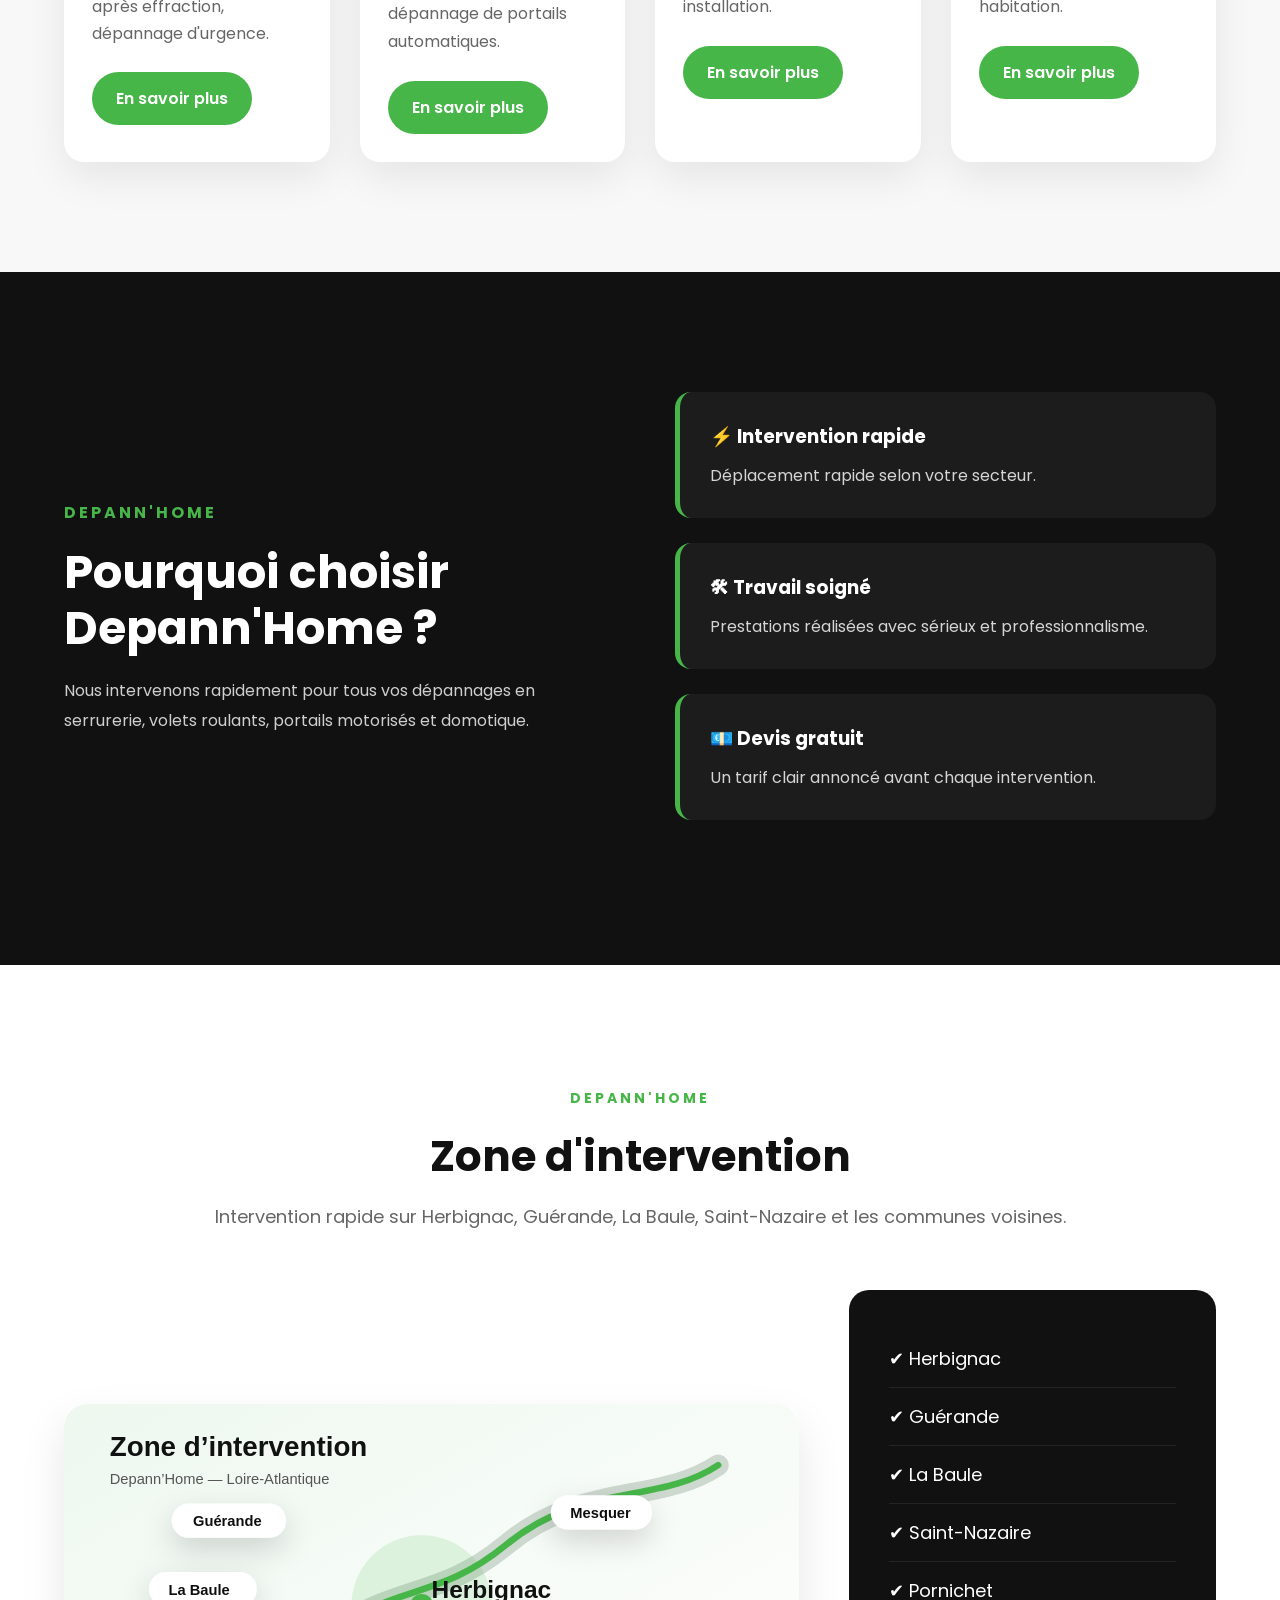
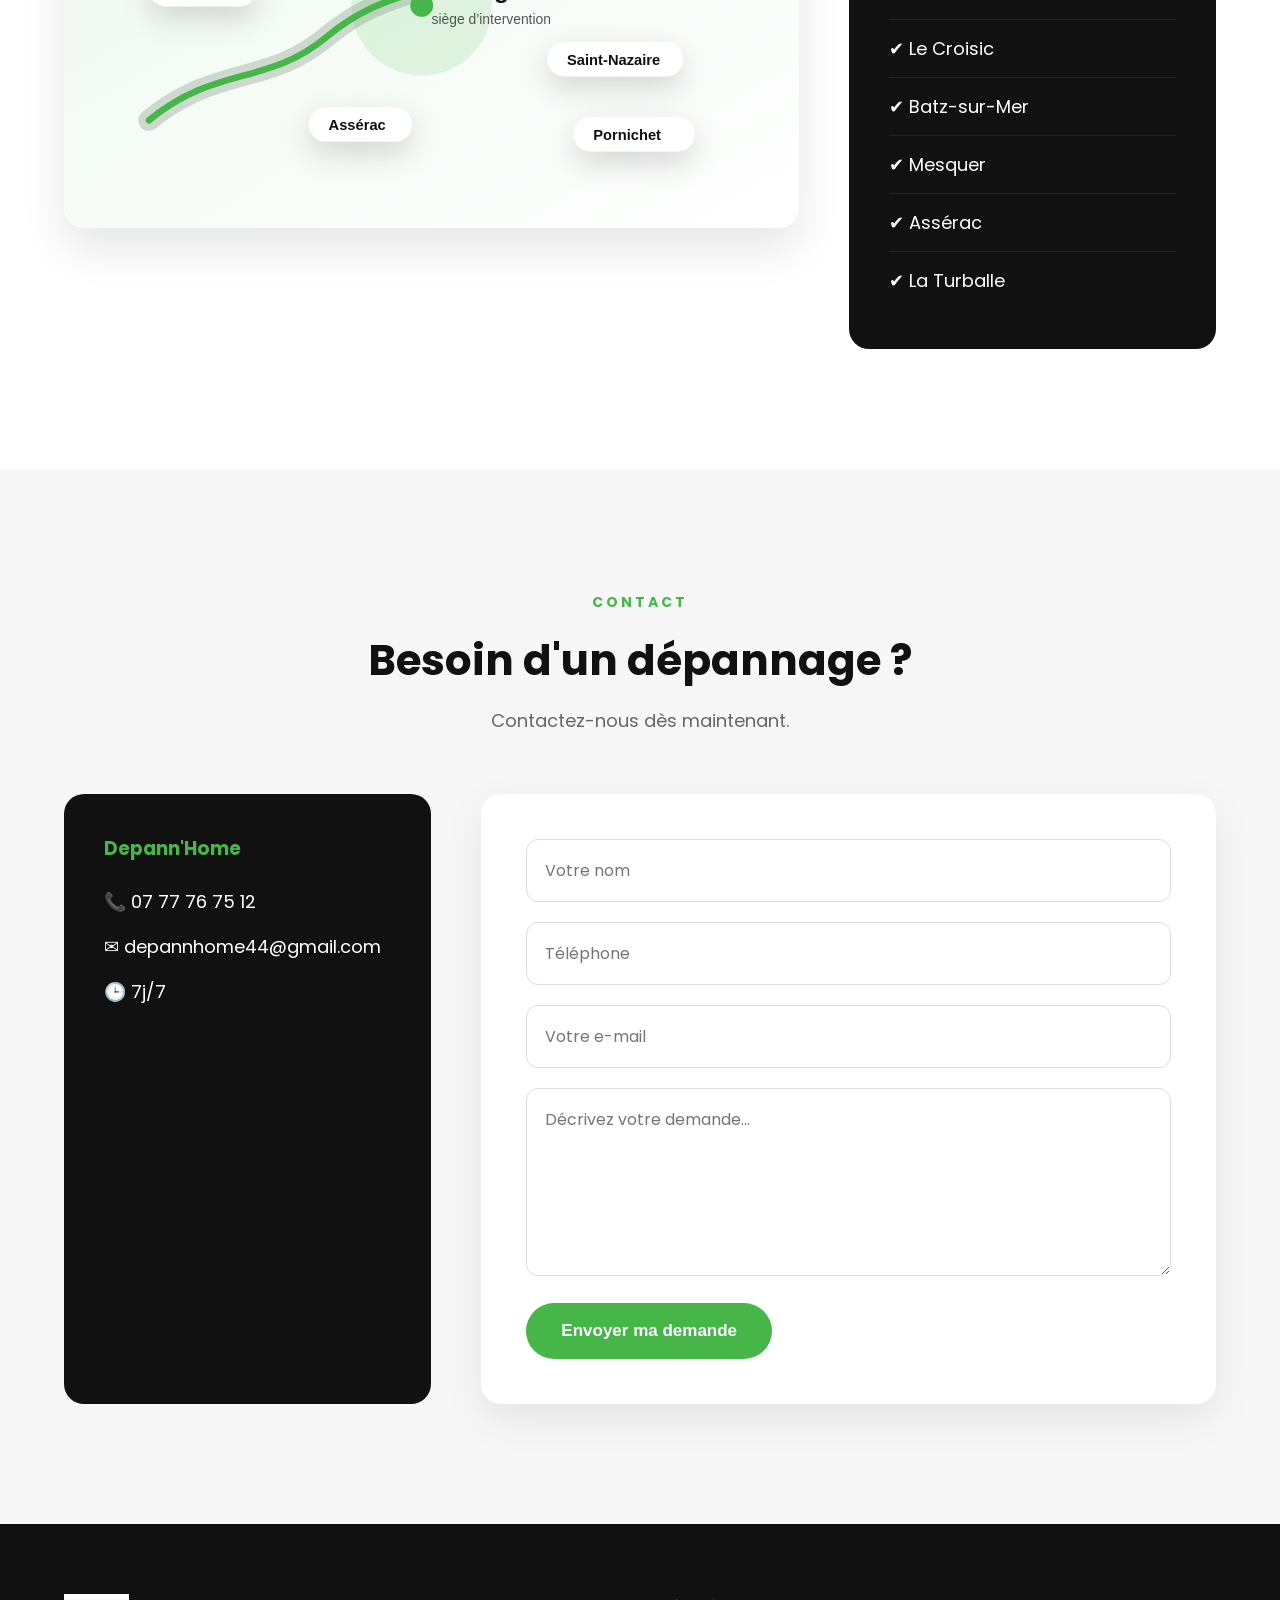
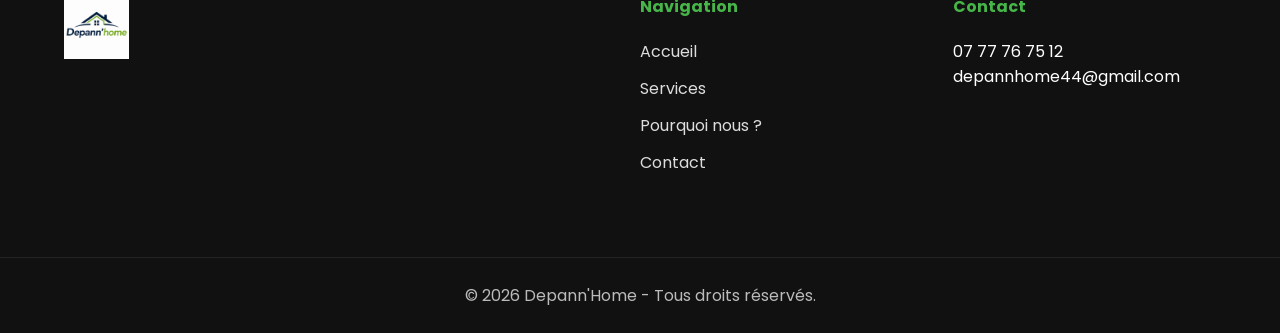
==== commit 9b330bde: "Ajoute les images du site" ====
--- a/index.html
+++ b/index.html
@@ -1,21 +1,71 @@
 <!DOCTYPE html>
 <html lang="fr">
-
+<script type="application/ld+json">
+{
+  "@context":"https://schema.org",
+  "@type":"Locksmith",
+  "name":"Depann'Home",
+  "telephone":"+33 7 77 76 75 12",
+  "email":"depannhome44@gmail.com",
+    "image":"https://www.depann-home.fr/images/logo.png.png",
+  "url":"https://www.depann-home.fr/",
+  "areaServed":[
+    "Herbignac",
+    "Guérande",
+    "La Baule",
+    "Saint-Nazaire",
+    "Pornichet",
+    "Mesquer",
+    "Assérac",
+    "La Turballe"
+  ],
+  "openingHours":"Mo-Su 00:00-23:59"
+}
+</script>
 <head>
-    <meta charset="UTF-8">
-    <meta name="viewport" content="width=device-width, initial-scale=1.0">
-
-    <title>Depann'Home | Serrurerie - Portails - Volets roulants</title>
-
-    <meta name="description"
-        content="Depann'Home intervient rapidement pour vos dépannages en serrurerie, portails motorisés, volets roulants et domotique.">
-
-    <link rel="stylesheet" href="style.css">
-
-    <link href="https://fonts.googleapis.com/css2?family=Poppins:wght@300;400;500;600;700;800&display=swap"
-        rel="stylesheet">
+
+<meta charset="UTF-8">
+<meta name="viewport" content="width=device-width, initial-scale=1.0">
+
+<title>Depann'Home | Serrurerie, Portails motorisés, Volets roulants à Herbignac</title>
+
+<meta name="description"
+content="Depann'Home intervient rapidement à Herbignac, Guérande, La Baule, Saint-Nazaire et alentours pour le dépannage en serrurerie, portails motorisés, volets roulants et domotique.">
+
+<meta name="keywords"
+content="serrurier Herbignac, dépannage serrurerie, ouverture porte, portail motorisé, volet roulant, domotique, Guérande, La Baule, Saint-Nazaire">
+
+<meta name="author" content="Depann'Home">
+
+<meta name="robots" content="index,follow,max-image-preview:large">
+
+<link rel="canonical" href="https://www.depann-home.fr/">
+
+<meta name="theme-color" content="#47b649">
+
+<meta property="og:type" content="website">
+<meta property="og:title" content="Depann'Home">
+<meta property="og:description" content="Serrurerie • Portails motorisés • Volets roulants • Dépannage rapide">
+<meta property="og:url" content="https://www.depann-home.fr/">
+<meta property="og:image" content="https://www.depann-home.fr/images/hero.jpg.webp">
+<meta property="og:locale" content="fr_FR">
+
+<meta name="twitter:card" content="summary_large_image">
+<meta name="twitter:title" content="Depann'Home">
+<meta name="twitter:description" content="Dépannage serrurerie, portails motorisés et volets roulants.">
+<meta name="twitter:image" content="https://www.depann-home.fr/images/hero.jpg.webp">
+
+<link rel="icon" href="favicon.ico">
+<link rel="apple-touch-icon" href="apple-touch-icon.png">
+
+<link rel="manifest" href="site.webmanifest">
+
+<link rel="stylesheet" href="style.css">
+
+<link href="https://fonts.googleapis.com/css2?family=Poppins:wght@300;400;500;600;700;800&display=swap"
+rel="stylesheet">
+
 </head>
-
 <body>
 
 <header>
@@ -23,7 +73,7 @@
     <div class="container">
 
         <a href="#" class="logo">
-            <img src="images/logo.png" alt="Depann'Home">
+            <img src="images/logo.png.png" alt="Depann'Home">
         </a>
 
         <nav>
@@ -132,7 +182,7 @@
 
         <article class="service-card">
 
-            <img src="images/serrurerie.jpg" alt="Serrurerie">
+            <img src="images/serrurier.jpg.jpg" alt="Serrurerie">
 
             <div class="service-content">
 
@@ -159,7 +209,7 @@
 
         <article class="service-card">
 
-            <img src="images/portail.jpg" alt="Portail motorisé">
+            <img src="images/portail.jpg.jpg" alt="Portail motorisé">
 
             <div class="service-content">
 
@@ -186,7 +236,7 @@
 
         <article class="service-card">
 
-            <img src="images/volet.jpg" alt="Volets roulants">
+            <img src="images/volet.jpg.webp" alt="Volets roulants">
 
             <div class="service-content">
 
@@ -213,7 +263,7 @@
 
         <article class="service-card">
 
-            <img src="images/domotique.jpg" alt="Domotique">
+            <img src="images/domotique.jpg.webp" alt="Domotique">
 
             <div class="service-content">
 
@@ -324,7 +374,7 @@
 
             <div class="zone-map">
 
-                <img src="images/carte-zone.png"
+                 <img src="images/carte-zone.svg"
                      alt="Zone d'intervention Depann'Home">
 
             </div>
@@ -442,7 +492,7 @@
         <div>
 
             <img
-                src="images/logo.png"
+                src="images/logo.png.png"
                 alt="Depann'Home"
                 class="footer-logo">
 
--- a/style.css
+++ b/style.css
@@ -157,7 +157,7 @@
 
     height:100vh;
 
-    background:url(images/hero.jpg);
+    background:url(images/hero.jpg.webp);
 
     background-size:cover;
 
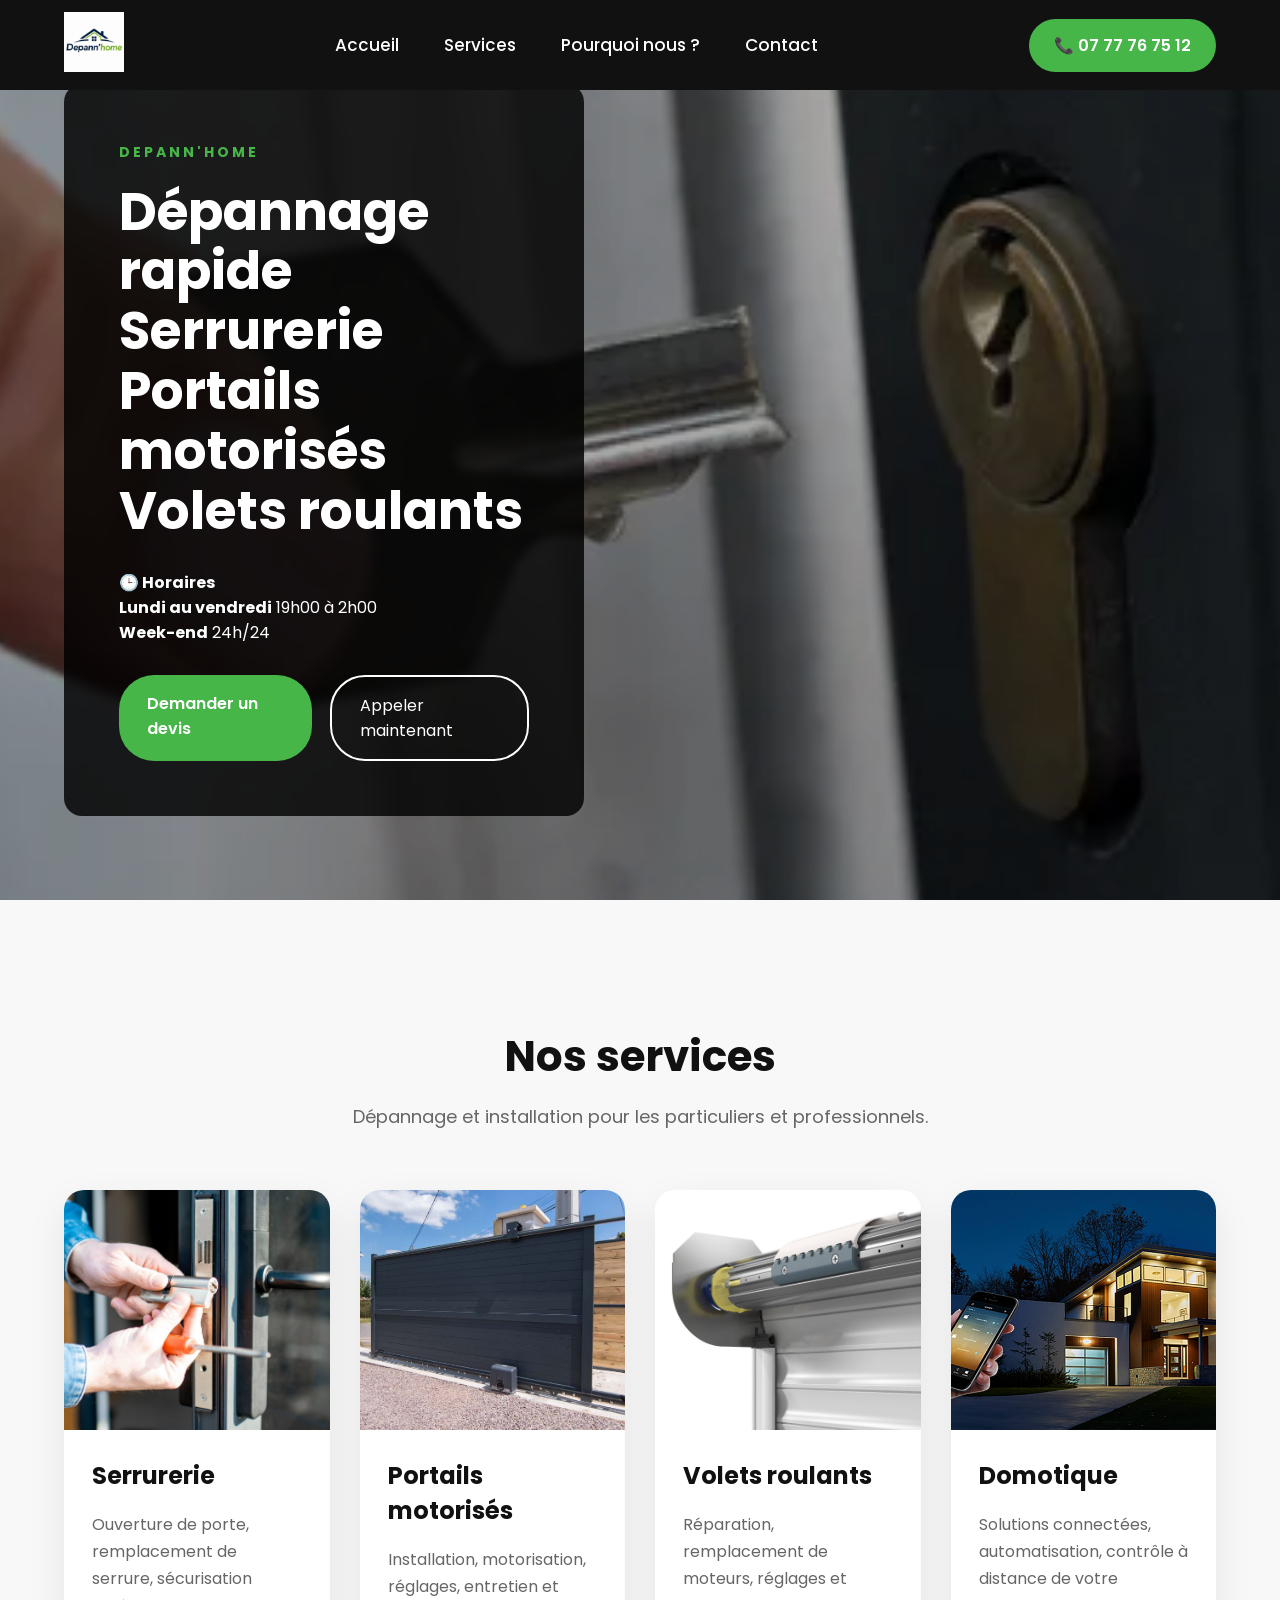
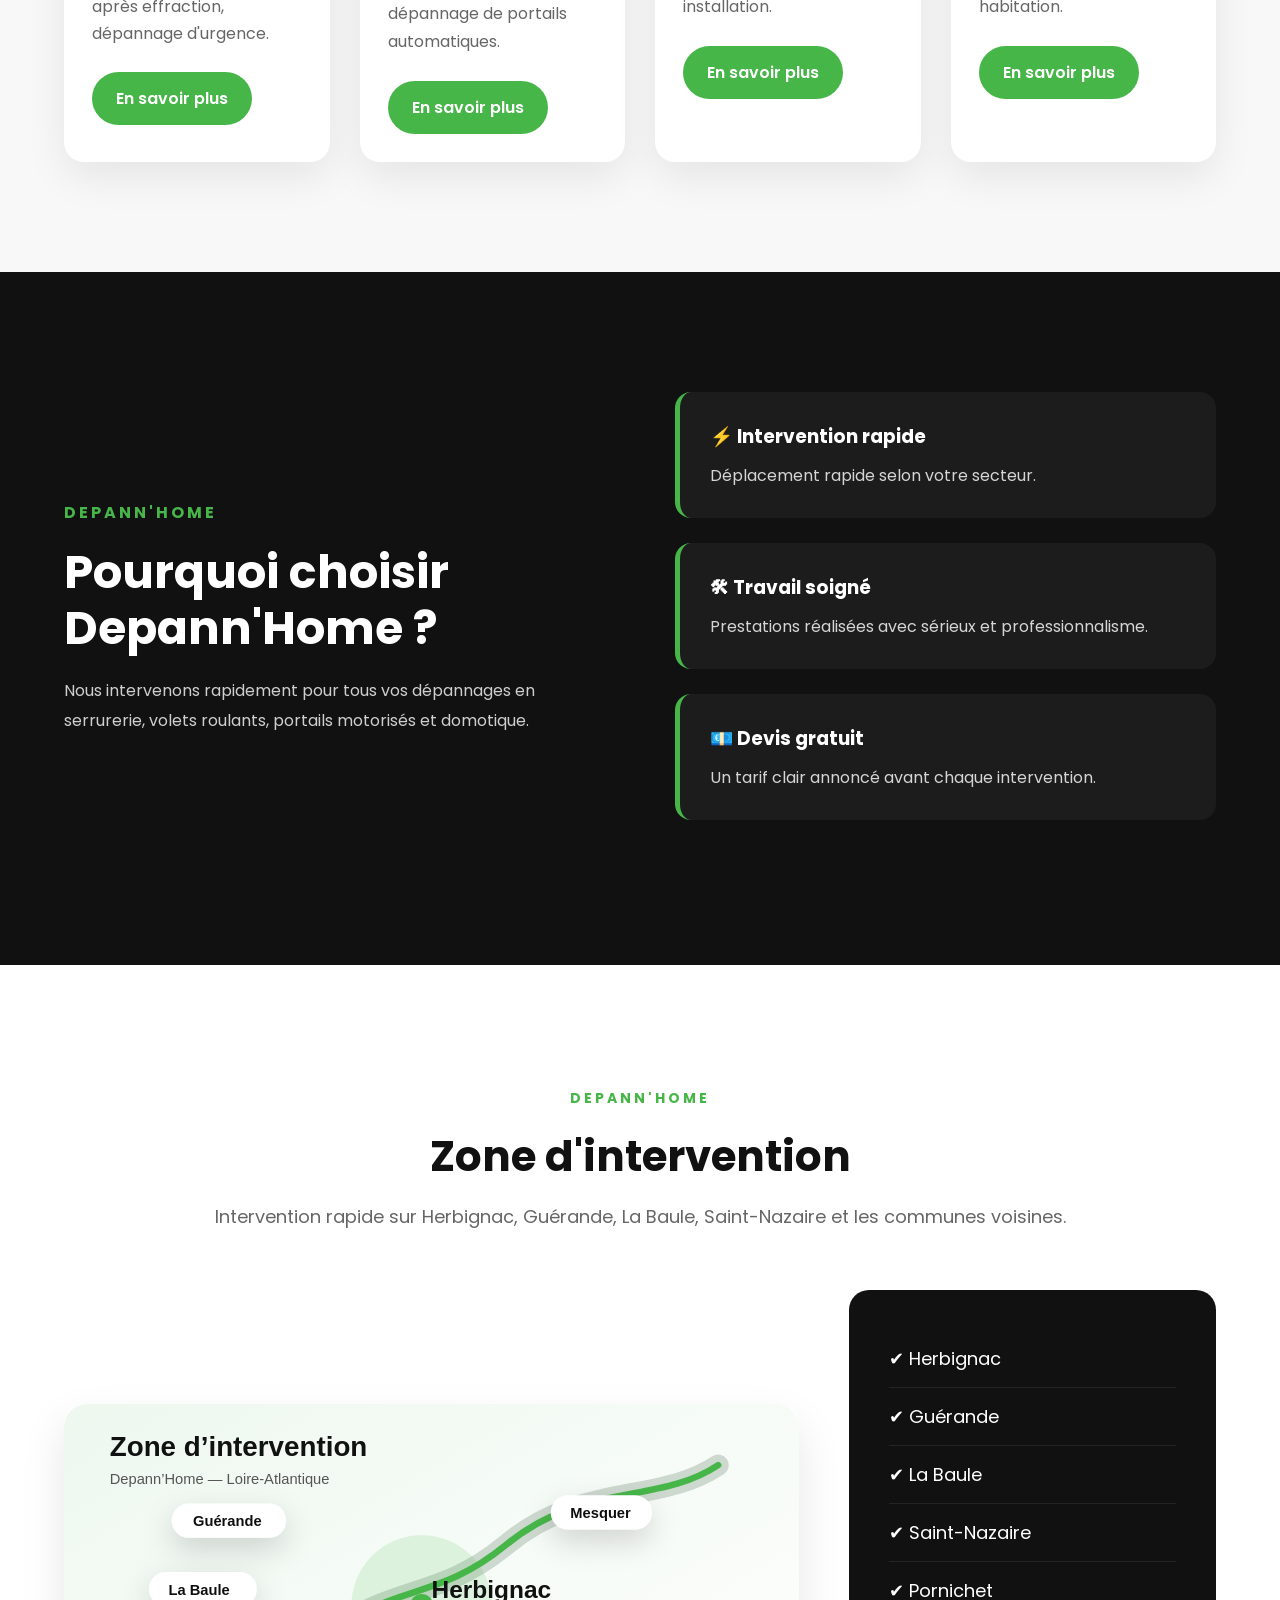
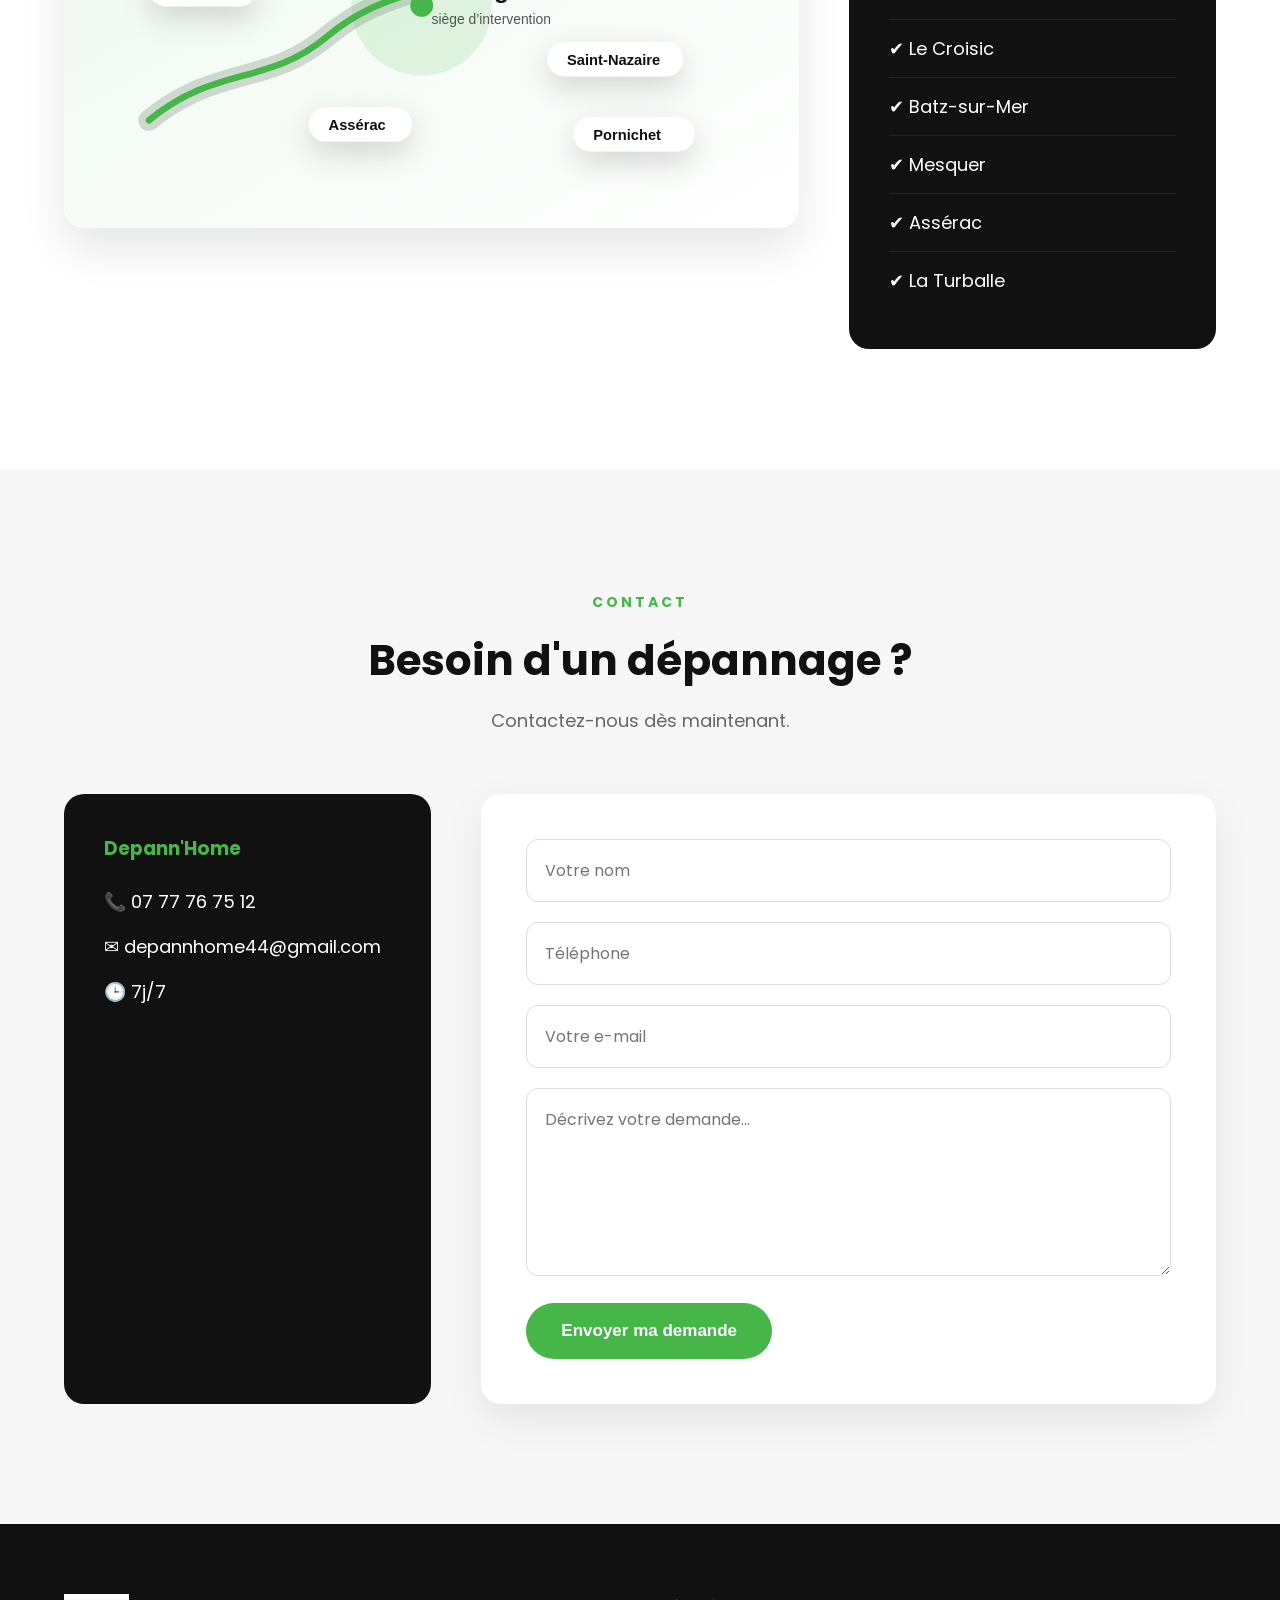
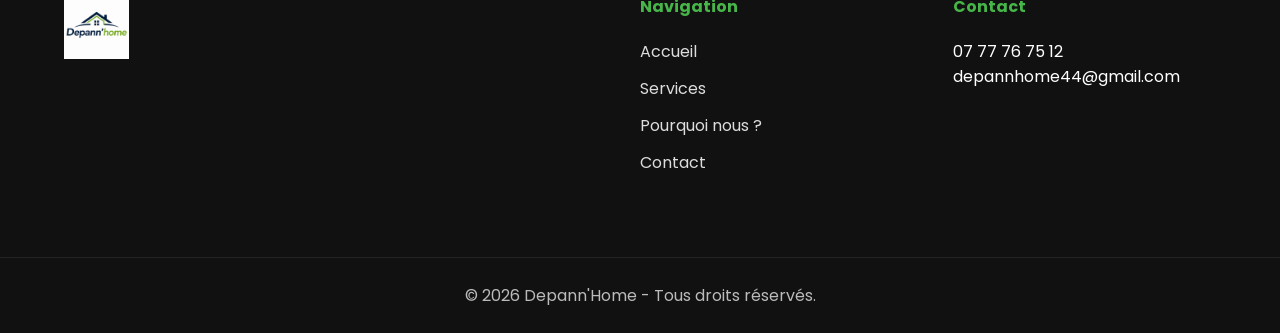
==== commit 8d370b51: "Ameliore le visuel du site" ====
--- a/index.html
+++ b/index.html
@@ -129,11 +129,27 @@
                 </h1>
 
                 <p>
-
-                    Intervention rapide 7j/7<br>
-
-                    Professionnel • Devis gratuit
-
+<div class="opening-hours">
+
+    <h4>🕒 Horaires</h4>
+
+    <div class="hours-item">
+
+        <strong>Lundi au vendredi</strong>
+
+        <span>19h00 à 2h00</span>
+
+    </div>
+
+    <div class="hours-item">
+
+        <strong>Week-end</strong>
+
+        <span>24h/24</span>
+
+    </div>
+
+</div>
                 </p>
 
                 <div class="hero-buttons">
--- a/style.css
+++ b/style.css
@@ -846,7 +846,67 @@
 
     .section-title h2{
 
-        font-size:32px;
+        font-size:32px;/*=========================================
+HORAIRES
+=========================================*/
+
+.opening-hours{
+
+    margin-top:35px;
+
+    background:#fff;
+
+    border:2px solid var(--green);
+
+    border-radius:18px;
+
+    padding:22px;
+
+}
+
+.opening-hours h4{
+
+    color:#111;
+
+    font-size:22px;
+
+    margin-bottom:20px;
+
+}
+
+.hours-item{
+
+    display:flex;
+
+    justify-content:space-between;
+
+    align-items:center;
+
+    padding:14px 0;
+
+}
+
+.hours-item:first-of-type{
+
+    border-bottom:1px solid #e8e8e8;
+
+}
+
+.hours-item strong{
+
+    color:#111;
+
+    font-weight:600;
+
+}
+
+.hours-item span{
+
+    color:var(--green);
+
+    font-weight:700;
+
+}
 
     }
 
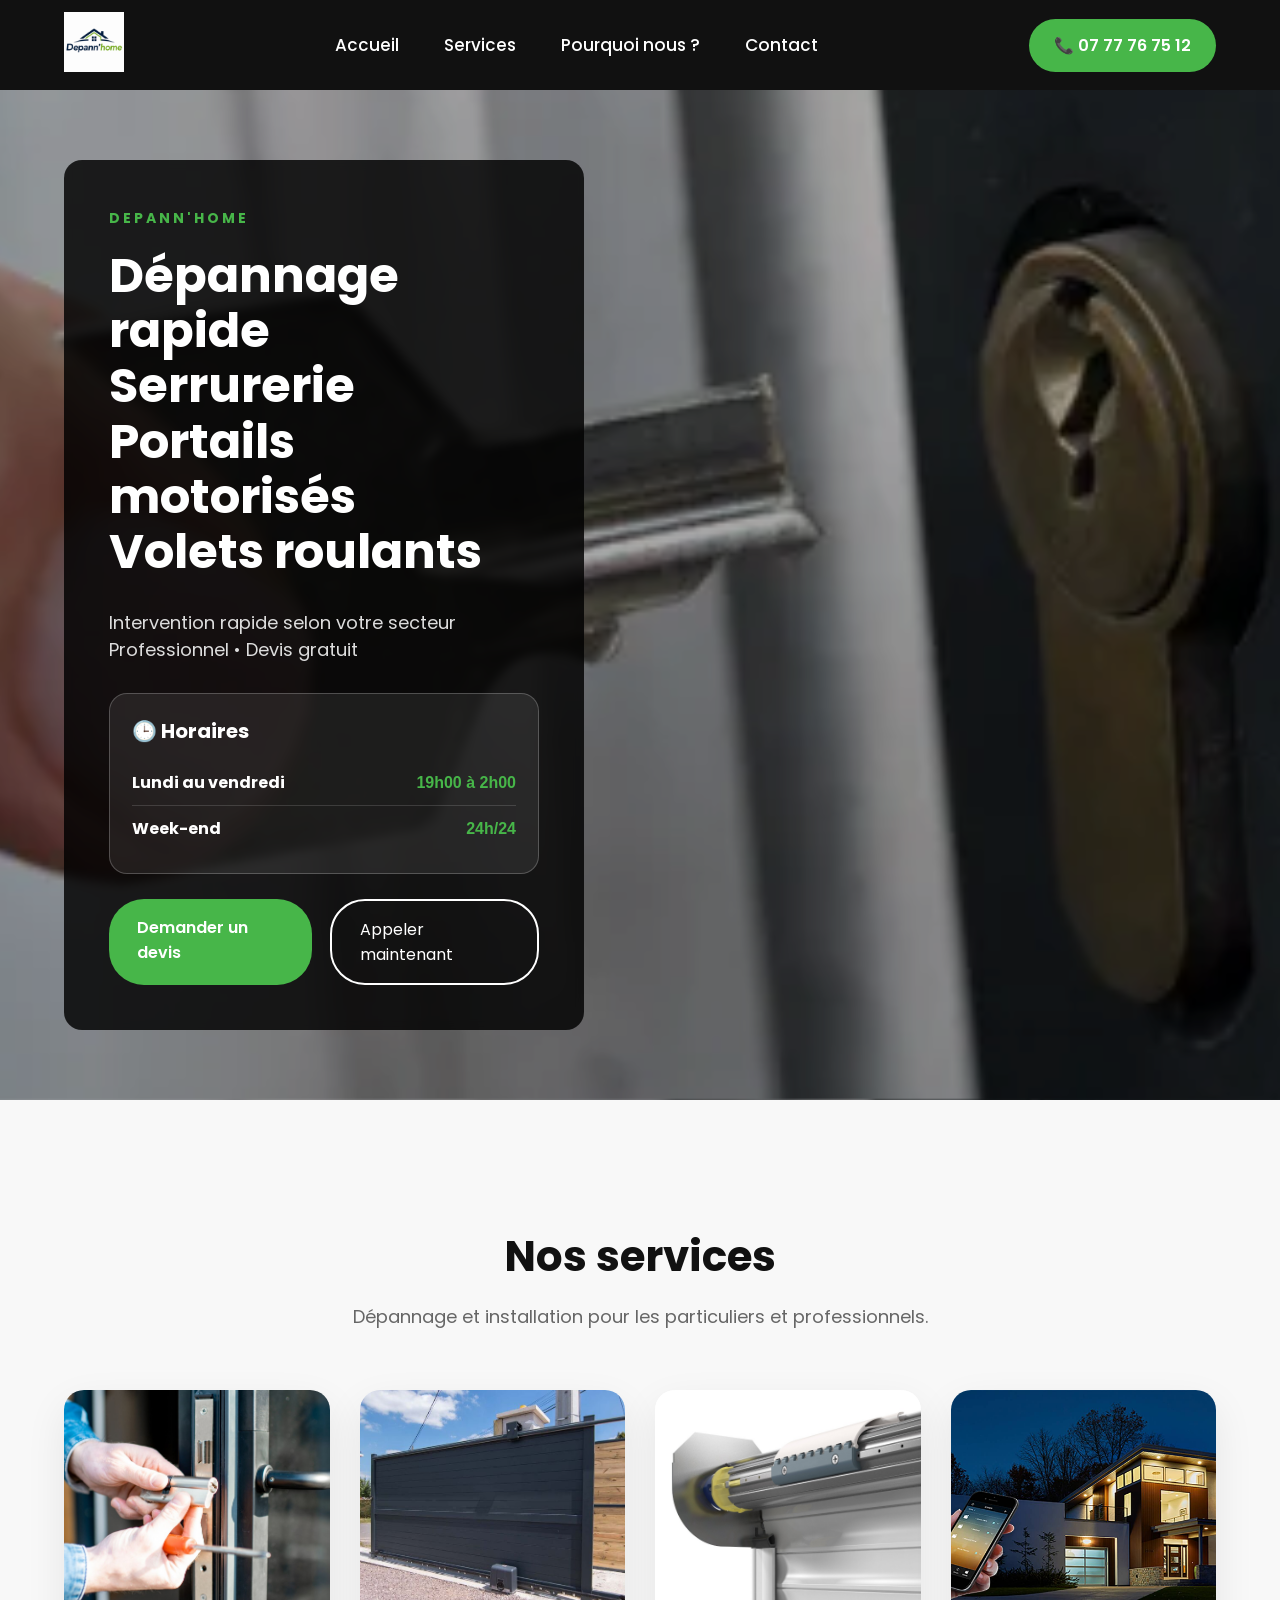
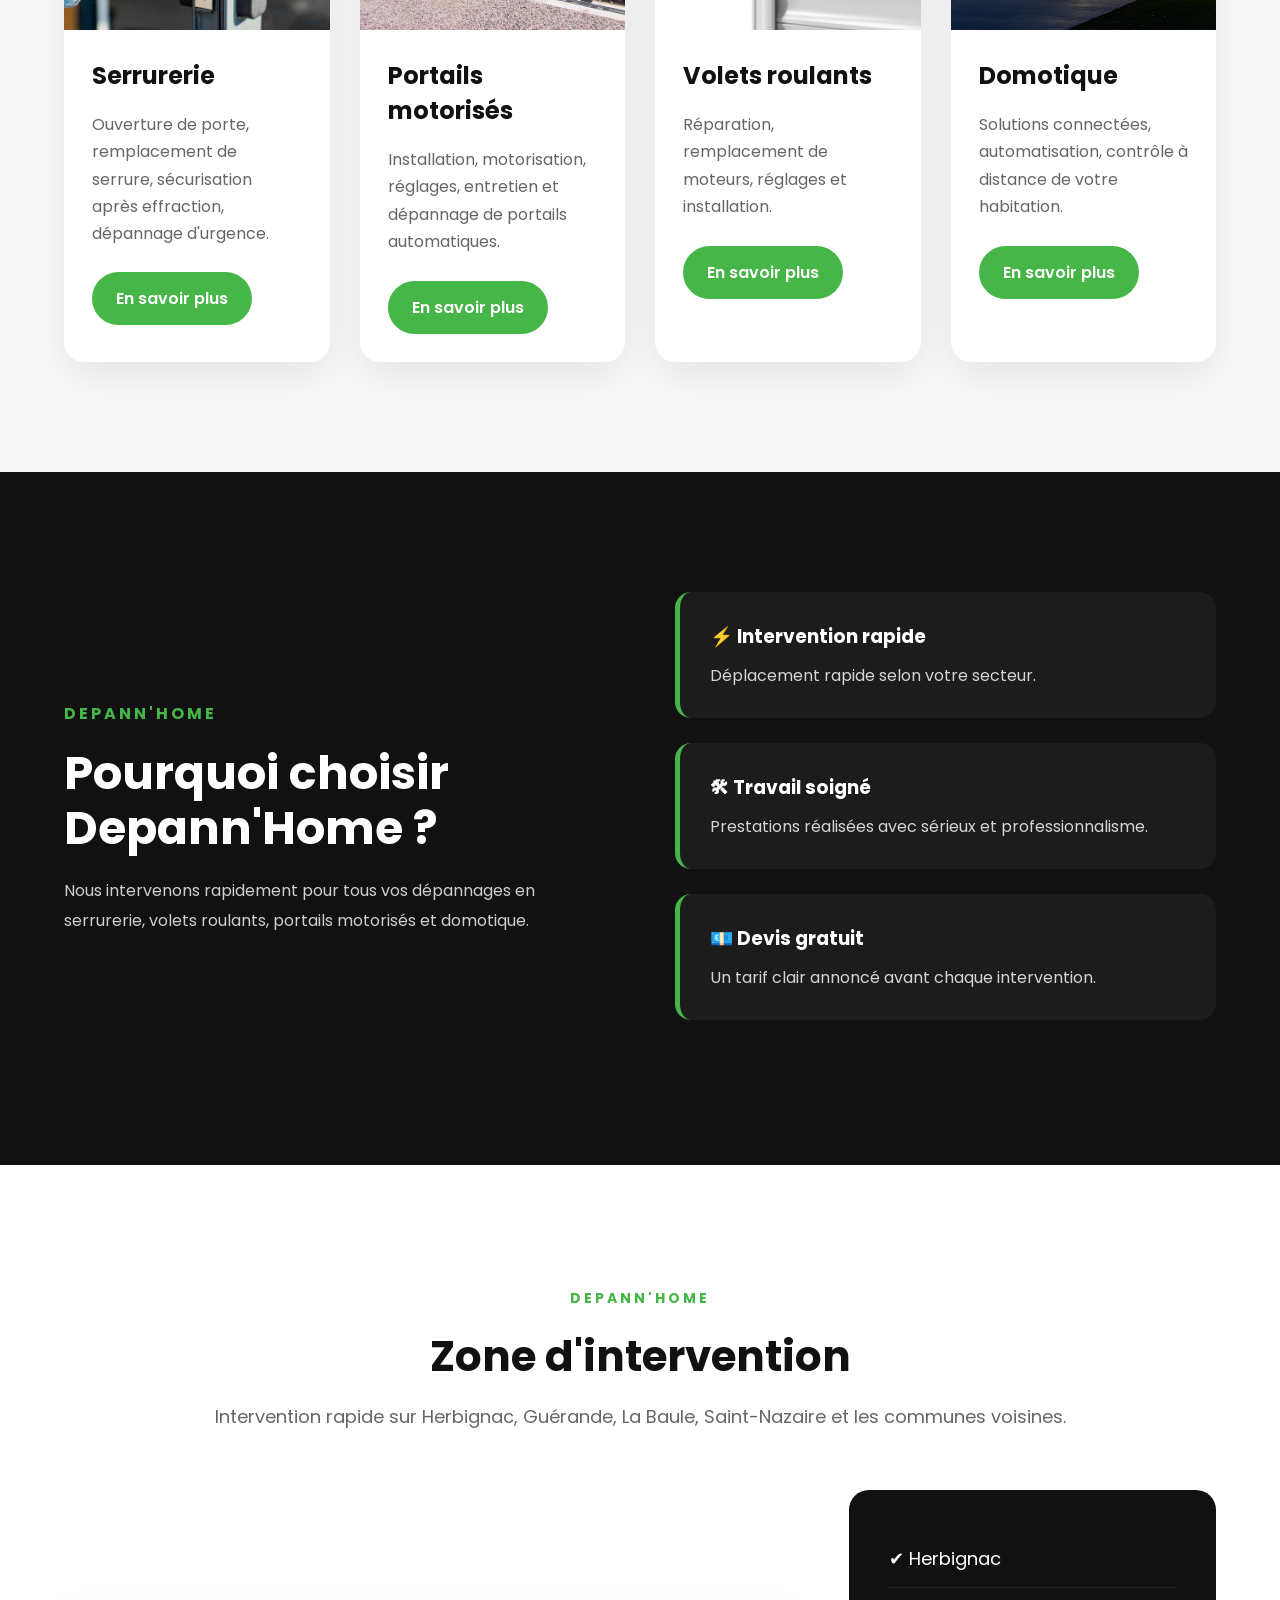
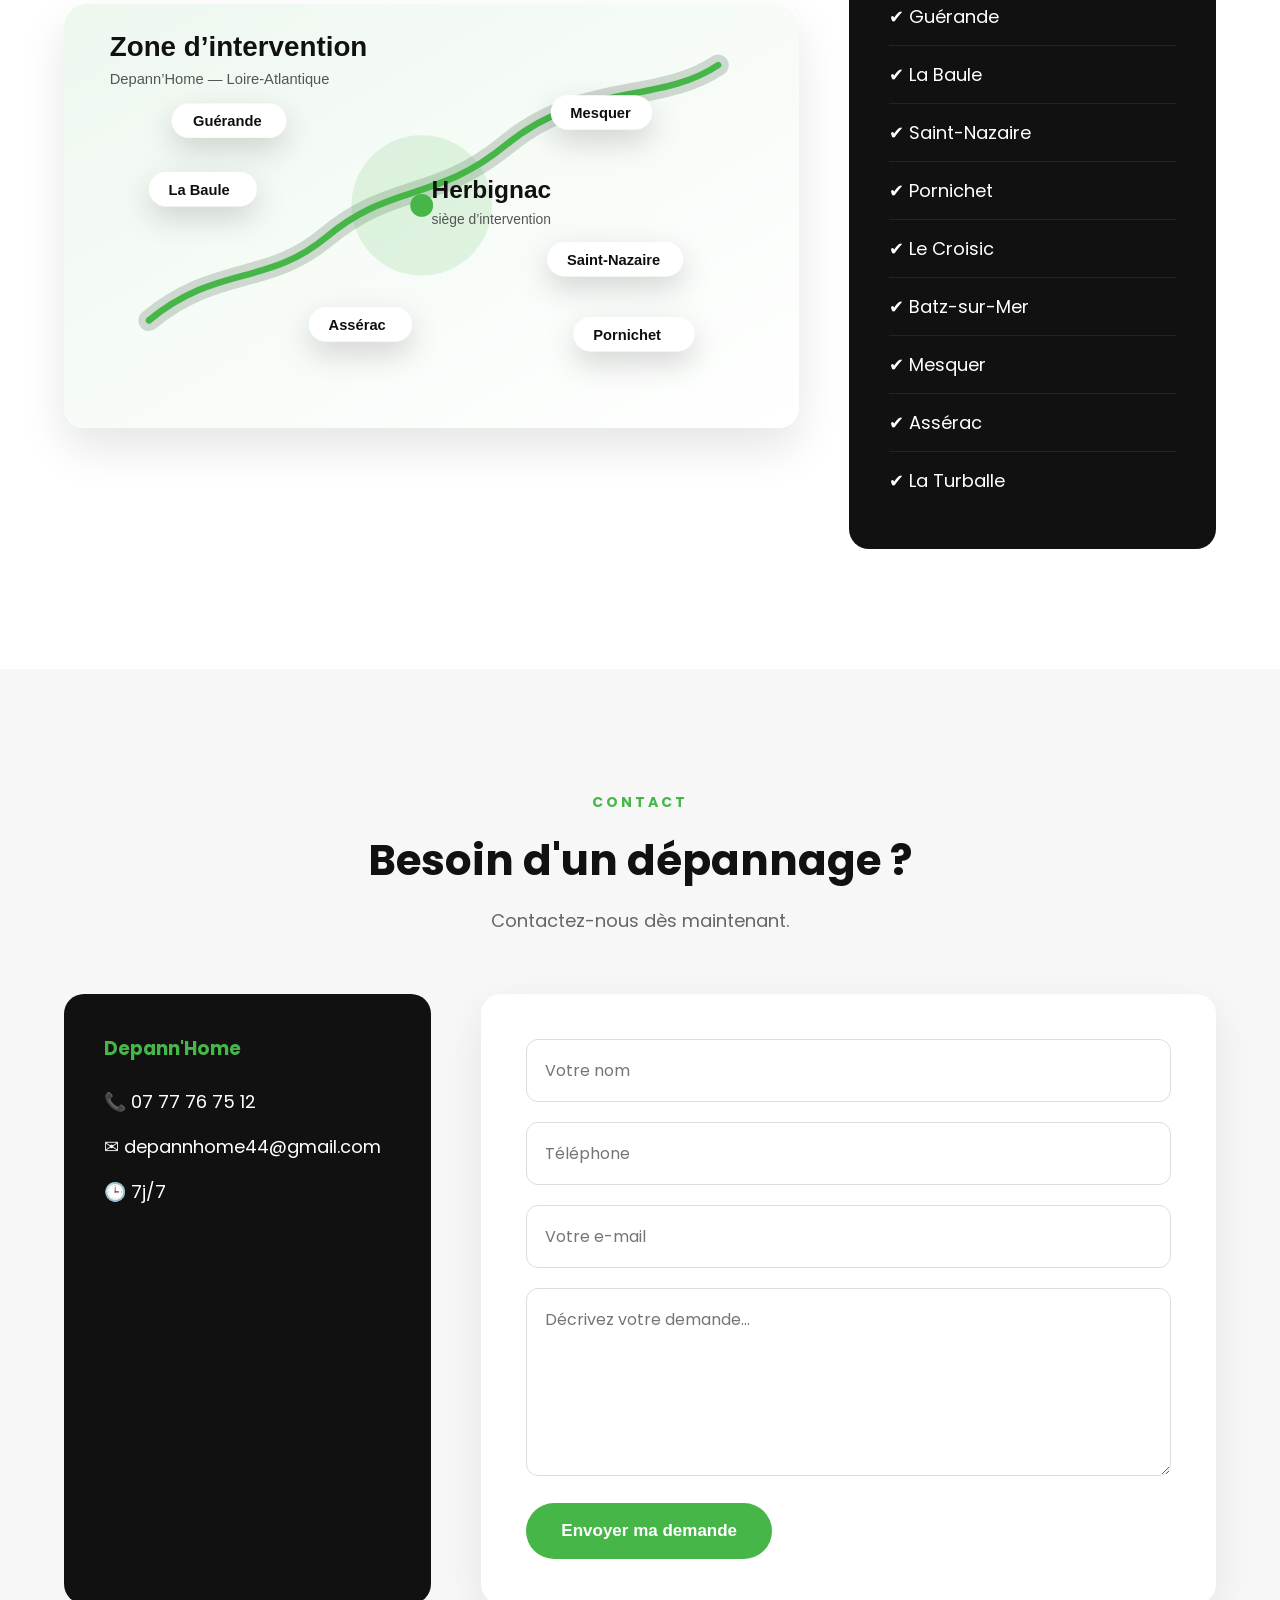
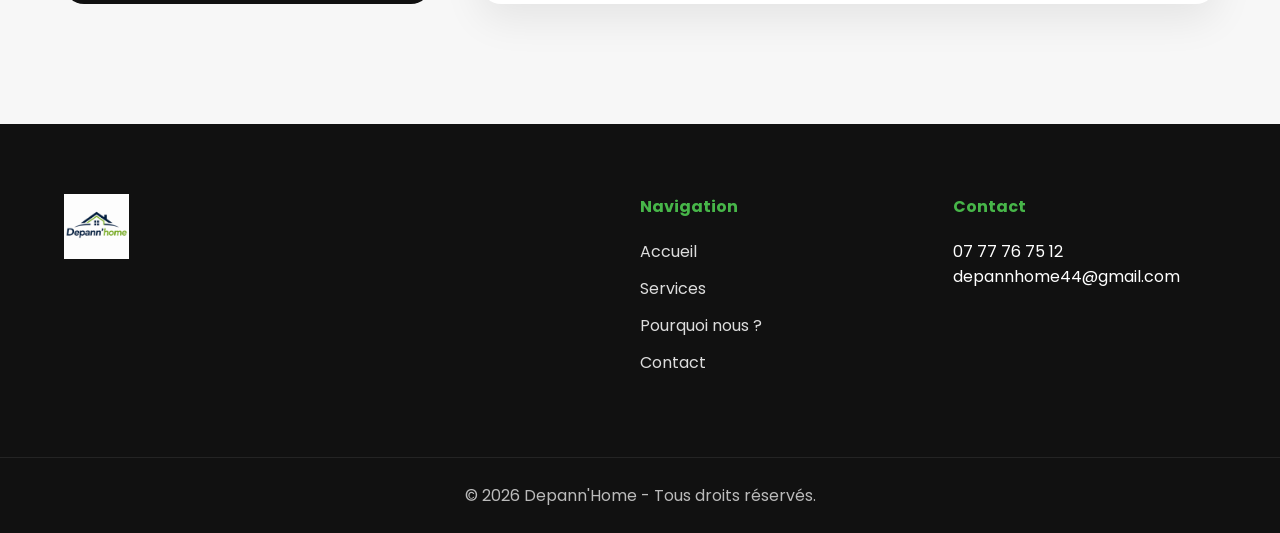
==== commit 3fc043e8: "Corrige le rendu du hero" ====
--- a/index.html
+++ b/index.html
@@ -129,7 +129,14 @@
                 </h1>
 
                 <p>
-<div class="opening-hours">
+
+                    Intervention rapide selon votre secteur<br>
+
+                    Professionnel • Devis gratuit
+
+                </p>
+
+                <div class="opening-hours">
 
     <h4>🕒 Horaires</h4>
 
@@ -150,7 +157,6 @@
     </div>
 
 </div>
-                </p>
 
                 <div class="hero-buttons">
 
--- a/style.css
+++ b/style.css
@@ -155,7 +155,9 @@
 
 .hero{
 
-    height:100vh;
+    min-height:100vh;
+
+    height:auto;
 
     background:url(images/hero.jpg.webp);
 
@@ -169,13 +171,17 @@
 
     align-items:center;
 
+    padding-top:90px;
+
 }
 
 .hero-overlay{
 
-    position:absolute;
-
-    inset:0;
+    position:relative;
+
+    width:100%;
+
+    min-height:calc(100vh - 90px);
 
     background:rgba(0,0,0,.35);
 
@@ -183,6 +189,8 @@
 
     align-items:center;
 
+    padding:70px 0;
+
 }
 
 .hero-card{
@@ -191,7 +199,7 @@
 
     background:rgba(0,0,0,.82);
 
-    padding:55px;
+    padding:45px;
 
     border-radius:18px;
 
@@ -217,7 +225,7 @@
 
     margin-top:18px;
 
-    font-size:52px;
+    font-size:48px;
 
     line-height:1.15;
 
@@ -292,6 +300,72 @@
     color:#111;
 
 }/*================================================
+HORAIRES
+================================================*/
+
+.opening-hours{
+
+    margin-top:28px;
+
+    background:rgba(255,255,255,.08);
+
+    border:1px solid rgba(255,255,255,.22);
+
+    border-radius:18px;
+
+    padding:22px;
+
+}
+
+.opening-hours h4{
+
+    color:white;
+
+    font-size:20px;
+
+    margin-bottom:14px;
+
+}
+
+.hours-item{
+
+    display:flex;
+
+    justify-content:space-between;
+
+    align-items:center;
+
+    gap:18px;
+
+    padding:10px 0;
+
+    color:#f2f2f2;
+
+}
+
+.hours-item:first-of-type{
+
+    border-bottom:1px solid rgba(255,255,255,.14);
+
+}
+
+.hours-item strong{
+
+    color:white;
+
+    font-weight:700;
+
+}
+
+.hours-item span{
+
+    color:var(--green);
+
+    font-weight:800;
+
+}
+
+/*================================================
 TITRES DES SECTIONS
 ================================================*/
 
@@ -822,13 +896,19 @@
 
         width:100%;
 
-        padding:35px;
+        padding:28px;
 
     }
 
+    .hero-overlay{
+
+        padding:45px 0;
+
+    }
+
     .hero-card h1{
 
-        font-size:36px;
+        font-size:34px;
 
     }
 
@@ -846,68 +926,18 @@
 
     .section-title h2{
 
-        font-size:32px;/*=========================================
-HORAIRES
-=========================================*/
-
-.opening-hours{
-
-    margin-top:35px;
-
-    background:#fff;
-
-    border:2px solid var(--green);
-
-    border-radius:18px;
-
-    padding:22px;
-
-}
-
-.opening-hours h4{
-
-    color:#111;
-
-    font-size:22px;
-
-    margin-bottom:20px;
-
-}
-
-.hours-item{
-
-    display:flex;
-
-    justify-content:space-between;
-
-    align-items:center;
-
-    padding:14px 0;
-
-}
-
-.hours-item:first-of-type{
-
-    border-bottom:1px solid #e8e8e8;
-
-}
-
-.hours-item strong{
-
-    color:#111;
-
-    font-weight:600;
-
-}
-
-.hours-item span{
-
-    color:var(--green);
-
-    font-weight:700;
-
-}
+        font-size:32px;
 
     }
 
-}
+    .hours-item{
+
+        align-items:flex-start;
+
+        flex-direction:column;
+
+        gap:4px;
+
+    }
+
+}
